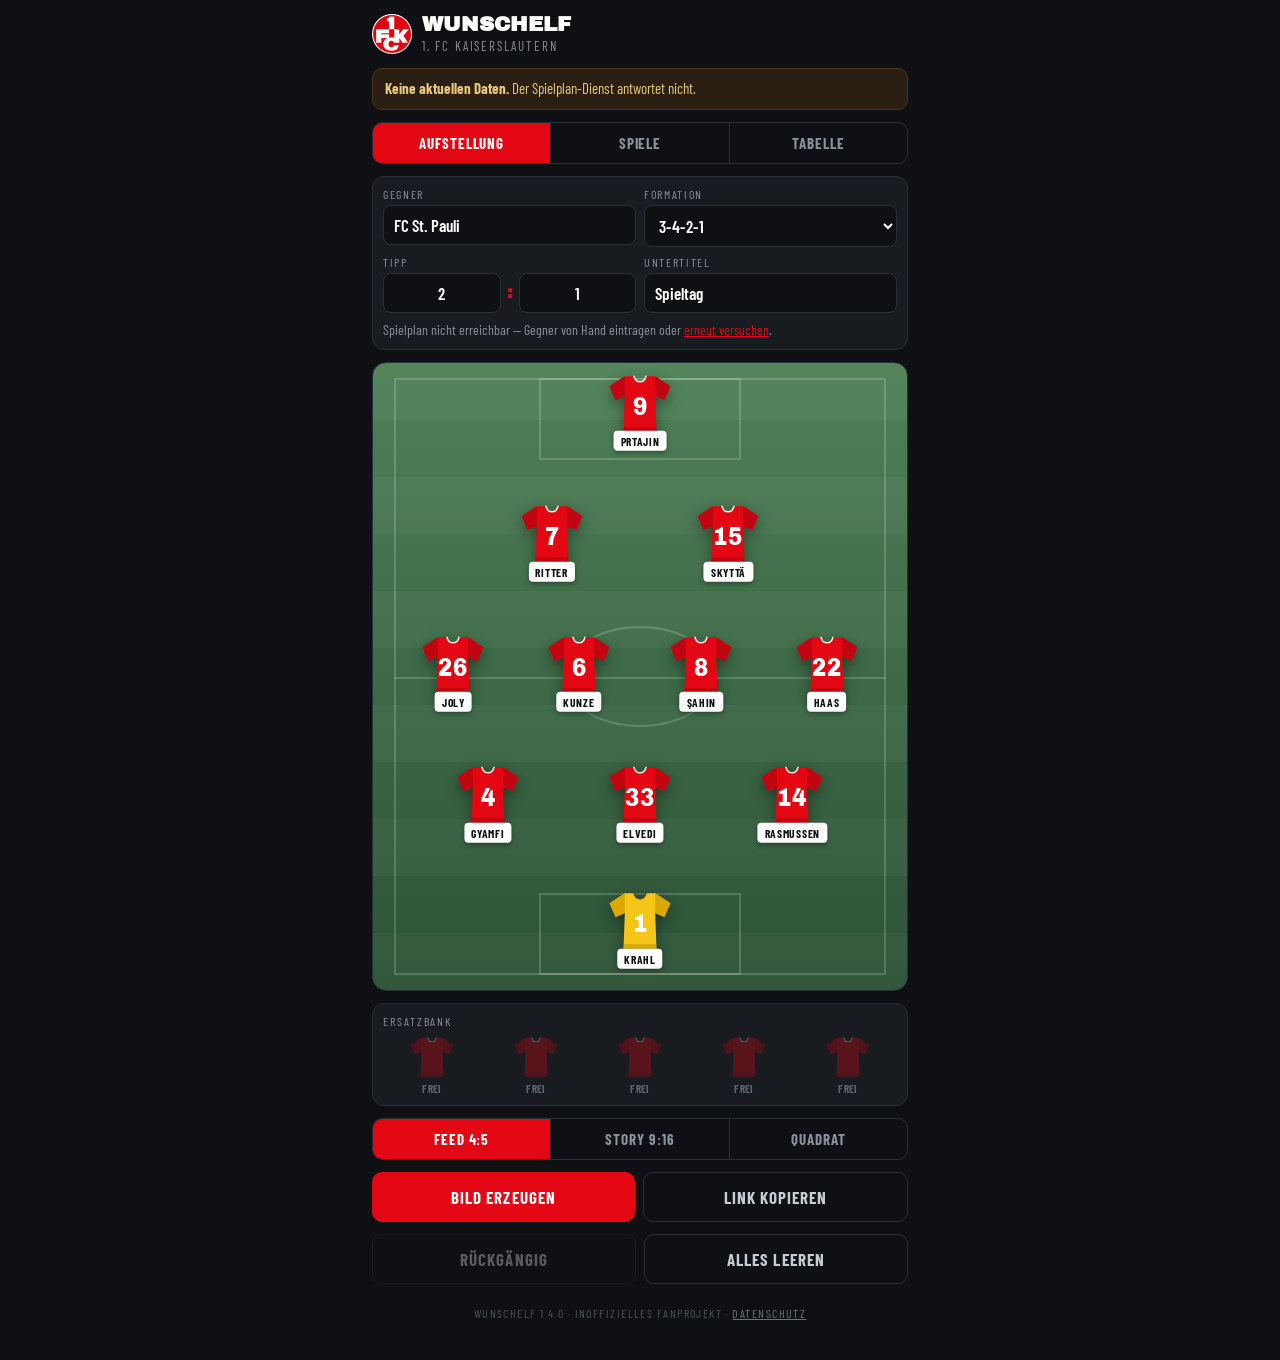
==== fck/index.html @ 8175caa7 "docs: Verantwortlichen ohne Postanschrift ausweisen Die Datenschutzerklärung nennt Name und E-Mail-A" ====
<!DOCTYPE html>
<html lang="de">
<head>
<meta charset="utf-8">
<meta name="viewport" content="width=device-width, initial-scale=1, viewport-fit=cover">
<meta name="apple-mobile-web-app-capable" content="yes">
<meta name="apple-mobile-web-app-status-bar-style" content="black-translucent">
<meta name="apple-mobile-web-app-title" content="Wunschelf">
<meta name="theme-color" content="#0E1013">
<title>FCK Wunschelf</title>
<link rel="icon" type="image/png" sizes="32x32" href="[data-uri]">
<link rel="apple-touch-icon" href="[data-uri]">
<link rel="manifest" href="manifest.webmanifest">
<link rel="preload" href="barlow-condensed-700.woff2" as="font" type="font/woff2" crossorigin>
<link rel="preload" href="archivo-black.woff2" as="font" type="font/woff2" crossorigin>
<style>
  /* Schriften liegen bei uns, nicht bei Google. Das vermeidet die Übertragung
     der Besucher-IP an Dritte und macht die App offline vollständig. Beide
     stehen unter der SIL Open Font License, Weitergabe also erlaubt. */
  @font-face{font-family:'Archivo Black';src:url('archivo-black.woff2') format('woff2');
    font-weight:400;font-style:normal;font-display:swap}
  @font-face{font-family:'Barlow Condensed';src:url('barlow-condensed-400.woff2') format('woff2');
    font-weight:400;font-style:normal;font-display:swap}
  @font-face{font-family:'Barlow Condensed';src:url('barlow-condensed-600.woff2') format('woff2');
    font-weight:600;font-style:normal;font-display:swap}
  @font-face{font-family:'Barlow Condensed';src:url('barlow-condensed-700.woff2') format('woff2');
    font-weight:700;font-style:normal;font-display:swap}

  :root{
    --red:#E30613; --red-mid:#C10510; --red-dark:#8E040E;
    --ink:#0E1013; --ink-2:#181B20; --line:#2A2F37;
    --display:'Archivo Black','Arial Black',Impact,sans-serif;
    --cond:'Barlow Condensed','Arial Narrow',Arial,sans-serif;
    --jw:clamp(48px,15vw,66px);
  }
  *{box-sizing:border-box;-webkit-tap-highlight-color:transparent}
  /* Ein display in einer Klassenregel schlägt die eingebaute Regel für das
     hidden-Attribut. Betrifft hier .netz und .mday, die sonst als leere
     Kästen sichtbar blieben. */
  [hidden]{display:none !important}
  html,body{margin:0;background:var(--ink);color:#fff;font-family:var(--cond);font-size:17px}
  /* Im Standalone-Modus zeichnet iOS unter die Statusleiste. Ohne diese
     Abstände liegen Uhrzeit und Akku auf dem Kopfbereich. Voraussetzung ist
     viewport-fit=cover im Meta-Tag. */
  body{max-width:560px;margin:0 auto;
    padding:calc(14px + env(safe-area-inset-top)) calc(12px + env(safe-area-inset-right))
            calc(40px + env(safe-area-inset-bottom)) calc(12px + env(safe-area-inset-left))}

  .top{display:flex;align-items:center;gap:10px;margin-bottom:14px}
  .top img{width:40px;height:40px}
  h1{font-family:var(--display);font-size:21px;line-height:1;margin:0;text-transform:uppercase}
  .sub{font-size:13px;color:#8A929E;text-transform:uppercase;letter-spacing:.14em;margin-top:3px}

  .panel{background:var(--ink-2);border:1px solid var(--line);border-radius:12px;padding:10px;margin-bottom:12px}
  .grid{display:grid;grid-template-columns:1fr 1fr;gap:8px}
  label{display:block;font-size:12px;letter-spacing:.14em;text-transform:uppercase;color:#8A929E;margin-bottom:4px}
  input,select{width:100%;background:#0E1013;border:1px solid var(--line);color:#fff;border-radius:8px;
    padding:9px 10px;font-family:var(--cond);font-size:17px;font-weight:600}
  input:focus,select:focus{outline:2px solid var(--red);outline-offset:1px}
  input.bad{border-color:var(--red)}
  .tipp{display:flex;align-items:center;gap:6px}
  .tipp input{text-align:center}
  .tipp b{font-family:var(--display);color:var(--red)}
  .load{margin-top:8px;display:flex;align-items:center;gap:10px}
  .load button{flex:0 0 auto;padding:9px 14px;font-size:15px}
  .status{font-size:14px;color:#8A929E;flex:1;line-height:1.3}

  .pitch{position:relative;width:100%;aspect-ratio:4/4.7;border-radius:14px;overflow:hidden;
    background:linear-gradient(#4E8156,#2C5236);border:1px solid var(--line);touch-action:pan-y}
  .stripe{position:absolute;left:0;right:0;height:9.09%;background:rgba(255,255,255,.03)}
  .lines i{position:absolute;border:2px solid rgba(255,255,255,.18);display:block}

  .slot{position:absolute;transform:translate(-50%,-50%);width:var(--jw);cursor:grab;touch-action:none}
  .slot.drag{z-index:6;cursor:grabbing;filter:brightness(1.08)}
  .slot.target svg{outline:none}
  .slot.target::before{content:'';position:absolute;left:50%;top:45%;transform:translate(-50%,-50%);
    width:calc(var(--jw)*1.35);height:calc(var(--jw)*1.35);border-radius:50%;
    border:2px dashed rgba(255,255,255,.8);background:rgba(255,255,255,.12)}
  .slot svg{width:var(--jw);height:calc(var(--jw)*0.92);display:block;
    filter:drop-shadow(0 5px 7px rgba(0,0,0,.4));position:relative}
  .slot .num{font-family:var(--display);fill:#fff}
  .plate{position:absolute;left:50%;top:calc(var(--jw)*0.87);transform:translateX(-50%);
    background:#fff;color:#0E1013;font-weight:700;font-size:11.5px;letter-spacing:.06em;
    text-transform:uppercase;line-height:1.4;padding:2px 7px;border-radius:4px;white-space:nowrap;
    box-shadow:0 2px 5px rgba(0,0,0,.35)}
  .slot.empty svg{opacity:.38}
  .slot.empty .plate{background:rgba(255,255,255,.7);color:#5A646F}

  .benchbar{margin-top:12px;background:var(--ink-2);border:1px solid var(--line);border-radius:12px;padding:10px}
  .benchbar .cap{font-size:12px;letter-spacing:.16em;text-transform:uppercase;color:#8A929E;margin-bottom:8px}
  .bench{display:grid;grid-template-columns:repeat(5,1fr);gap:6px}
  .bslot{text-align:center;cursor:pointer}
  .bslot svg{width:100%;max-width:46px;height:auto;display:block;margin:0 auto}
  .bslot .bn{font-size:11px;font-weight:700;text-transform:uppercase;letter-spacing:.04em;
    margin-top:3px;color:#C6CCD4;overflow:hidden;text-overflow:ellipsis;white-space:nowrap}
  .bslot.empty svg{opacity:.32}
  .bslot.empty .bn{color:#5A646F}

  .row{display:flex;gap:8px;margin-top:12px}
  button{flex:1;font-family:var(--cond);font-weight:700;font-size:17px;letter-spacing:.06em;text-transform:uppercase;
    border:0;border-radius:10px;padding:14px 12px;background:var(--red);color:#fff;cursor:pointer}
  button.ghost{background:transparent;border:1px solid var(--line);color:#C6CCD4}
  button:disabled{opacity:.4}
  button:active{transform:translateY(1px)}
  .seg{display:flex;gap:0;border:1px solid var(--line);border-radius:10px;overflow:hidden;margin-top:12px}
  .seg button{border-radius:0;background:transparent;color:#8A929E;border-right:1px solid var(--line);font-size:15px;padding:11px 8px}
  .seg button:last-child{border-right:0}
  .seg button.on{background:var(--red);color:#fff}

  .sheet{position:fixed;left:0;right:0;top:0;height:100%;height:100dvh;
    background:rgba(0,0,0,.6);display:none;z-index:20;align-items:flex-end;justify-content:center}
  .sheet.open{display:flex}
  /* Feste Höhe: sonst schrumpft das Sheet bei jedem Tastendruck mit der
     gefilterten Liste mit. Gescrollt wird innen. */
  .sheet-inner{background:var(--ink-2);width:100%;max-width:560px;height:88%;max-height:780px;
    overflow-y:auto;overflow-x:hidden;-webkit-overflow-scrolling:touch;
    overscroll-behavior:contain;scrollbar-gutter:stable;
    border-radius:16px 16px 0 0;border-top:3px solid var(--red);
    padding:0 12px calc(20px + env(safe-area-inset-bottom));
    transition:transform .22s ease;
    scrollbar-width:thin;scrollbar-color:#454C57 transparent}
  .sheet-inner::after{content:'';display:block;position:sticky;bottom:-1px;height:46px;
    margin:-46px -12px 0;background:linear-gradient(rgba(24,27,32,0),var(--ink-2));pointer-events:none}
  .sheet-inner::-webkit-scrollbar{width:9px}
  .sheet-inner::-webkit-scrollbar-track{background:transparent;margin:56px 0 8px}
  .sheet-inner::-webkit-scrollbar-thumb{background:#454C57;border-radius:99px;border:3px solid var(--ink-2);min-height:44px}
  .sheet-inner::-webkit-scrollbar-thumb:hover{background:var(--red)}
  body.locked{overflow:hidden}
  .grab{width:42px;height:4px;border-radius:99px;background:#3A414B;margin:0 auto 10px;touch-action:none;cursor:grab}
  .sheet-head{position:sticky;top:0;background:var(--ink-2);padding:10px 0 8px;z-index:2;
    box-shadow:0 10px 12px -10px rgba(0,0,0,.6)}
  .sheet-head .bar{display:flex;align-items:center;gap:10px}
  .sheet h2{font-family:var(--display);font-size:16px;text-transform:uppercase;margin:0;flex:1}
  .sheet h2 small{display:block;font-family:var(--cond);font-size:13px;font-weight:600;
    letter-spacing:.14em;color:var(--red);margin-top:2px}
  .x{width:34px;height:34px;flex:0 0 34px;border-radius:50%;background:#232830;color:#C6CCD4;
    font-size:20px;line-height:32px;text-align:center;cursor:pointer}
  .search{margin-top:10px}
  .group{font-size:12px;letter-spacing:.16em;color:#8A929E;text-transform:uppercase;margin:12px 0 6px}
  .p{display:flex;align-items:center;gap:10px;padding:9px 8px;border-radius:8px;cursor:pointer}
  .p:active{background:#232830}
  .p .n{font-family:var(--display);font-size:14px;color:var(--red);min-width:30px}
  .p.taken{opacity:.5}
  .p.here{background:#2A1216;box-shadow:inset 0 0 0 1px var(--red-dark)}
  .p .pos{margin-left:auto;font-size:12px;letter-spacing:.1em;text-transform:uppercase;color:#8A929E}
  .p .pos.red{color:var(--red)}
  .none{color:#8A929E;font-size:15px;padding:10px 8px}

  .netz{display:flex;align-items:center;gap:10px;background:#2A1F12;border:1px solid #4A3717;
    color:#E8C77A;border-radius:10px;padding:10px 12px;margin-bottom:12px;font-size:15px;line-height:1.3}
  .netz b{font-weight:700}
  .state{padding:18px 14px;text-align:center;color:#8A929E;font-size:15px;line-height:1.4}
  .state b{display:block;color:#C6CCD4;font-weight:700;margin-bottom:4px}
  .state button{margin-top:12px;max-width:220px;padding:11px 14px;font-size:15px}

  .nav{margin-top:0;margin-bottom:12px}
  .mday{display:flex;align-items:center;gap:8px;margin-bottom:12px}
  .mday .step{flex:0 0 44px;font-family:var(--display);font-size:20px;padding:10px 0;
    background:var(--ink-2);border:1px solid var(--line);color:#C6CCD4;border-radius:10px}
  .mday .step:disabled{opacity:.35}
  .mlabel{flex:1;text-align:center;line-height:1.25}
  .mlabel b{display:block;font-weight:700;font-size:16px;text-transform:uppercase;letter-spacing:.04em}
  .mlabel span{font-size:13px;color:#8A929E;text-transform:uppercase;letter-spacing:.1em}
  .mlabel em{font-style:normal;color:var(--red)}
  .g{cursor:pointer}
  .g.sel{background:#22171A;box-shadow:inset 3px 0 0 var(--red)}
  .gsec{font-size:12px;letter-spacing:.16em;text-transform:uppercase;color:#8A929E;margin:16px 0 8px}
  .glist{background:var(--ink-2);border:1px solid var(--line);border-radius:12px;overflow:hidden}
  .g{display:flex;align-items:center;gap:10px;padding:10px 12px;border-bottom:1px solid #22262D}
  .g:last-child{border-bottom:0}
  .g .dot{width:6px;height:22px;border-radius:3px;background:#3A414B;flex:0 0 6px}
  .g .dot.w{background:#3FA45B} .g .dot.l{background:var(--red)} .g .dot.d{background:#8A929E}
  .g img{width:26px;height:26px;object-fit:contain;flex:0 0 26px}
  .g .who{flex:1;min-width:0}
  .g .who b{display:block;font-weight:700;font-size:16px;white-space:nowrap;overflow:hidden;text-overflow:ellipsis}
  .g .who span{font-size:13px;color:#8A929E;letter-spacing:.06em;text-transform:uppercase}
  .g .res{font-family:var(--display);font-size:17px;text-align:right;white-space:nowrap}
  .g .res small{display:block;font-family:var(--cond);font-size:13px;font-weight:600;color:#8A929E}

  .goals{display:none;padding:2px 12px 12px 40px;border-bottom:1px solid #22262D;background:#14171C}
  .g.open + .goals{display:block}
  .goal{display:flex;gap:10px;align-items:baseline;padding:4px 0;font-size:15px}
  .goal .min{font-family:var(--display);font-size:13px;color:var(--red);min-width:52px}
  .goal .sc{margin-left:auto;font-weight:700;color:#8A929E;letter-spacing:.05em}
  .goal .tag{font-size:12px;color:#8A929E;text-transform:uppercase;letter-spacing:.1em}
  .goal.tipp{border-top:1px solid #22262D;margin-top:6px;padding-top:8px}
  .bil{display:flex;gap:18px;padding:12px;font-size:15px;color:#8A929E}
  .bil b{font-family:var(--display);font-size:19px;color:#fff;margin-right:4px}
  .goals .mk{margin-top:8px;font-size:14px;color:var(--red);font-weight:700;
    text-transform:uppercase;letter-spacing:.08em;cursor:pointer}

  .tr{display:grid;grid-template-columns:26px 6px 26px 1fr 34px 40px 40px;gap:8px;align-items:center;
    padding:8px 12px;border-bottom:1px solid #22262D;font-size:15px}
  .tr:last-child{border-bottom:0}
  .tr.head{color:#8A929E;font-size:12px;letter-spacing:.12em;text-transform:uppercase}
  .tr.me{background:#22171A;font-weight:700}
  .tr .pos{color:#8A929E;text-align:right}
  .tr .zone{height:22px;border-radius:2px;background:transparent}
  .tr .zone.auf{background:#3FA45B} .tr .zone.rel{background:#C9A227} .tr .zone.ab{background:var(--red)}
  .tr img{width:22px;height:22px;object-fit:contain}
  .tr .nm{min-width:0}
  .tr .nm b{display:block;font-weight:600;white-space:nowrap;overflow:hidden;text-overflow:ellipsis}
  .form{display:flex;gap:3px;margin-top:3px}
  .fd{width:7px;height:7px;border-radius:2px;background:#3A414B;display:inline-block}
  .fd.w{background:#3FA45B} .fd.d{background:#8A929E} .fd.l{background:var(--red)}
  .lg{display:grid;grid-template-columns:1fr 22px 60px 22px 1fr;align-items:center;gap:6px;
    padding:9px 10px;border-bottom:1px solid #22262D;font-size:15px}
  .lg img{width:22px;height:22px;object-fit:contain}
  .lg .ph{width:22px}
  .lg:last-child{border-bottom:0}
  .lg.me{background:#22171A;font-weight:700}
  .lg .t1{text-align:right;overflow:hidden;text-overflow:ellipsis;white-space:nowrap}
  .lg .t2{overflow:hidden;text-overflow:ellipsis;white-space:nowrap}
  .lg .sc{text-align:center;font-family:var(--display);font-size:14px;color:#C6CCD4}
  #tabmode{margin-top:0}

  .legende{display:flex;flex-wrap:wrap;gap:12px;margin-top:10px;font-size:13px;color:#8A929E;
    text-transform:uppercase;letter-spacing:.08em}
  .legende span{display:flex;align-items:center;gap:5px}
  .legende .zone{width:8px;height:12px;border-radius:2px;display:inline-block}
  .foot{margin-top:22px;text-align:center;font-size:12px;color:#4B535E;letter-spacing:.12em;
    text-transform:uppercase}
  .foot a{color:#6B737E}
  .tr .num{text-align:right;color:#C6CCD4}
  .tr .pkt{text-align:right;font-weight:700}

  .out{margin-top:14px;text-align:center}
  .out img{width:100%;border-radius:12px;border:1px solid var(--line)}
  .hint{font-size:14px;color:#8A929E;margin-top:8px;line-height:1.35}
  canvas{display:none}
</style>
</head>
<body>

<div class="top">
  <img id="crest" alt="">
  <div>
    <h1>Wunschelf</h1>
    <div class="sub">1. FC Kaiserslautern</div>
  </div>
</div>

<div id="netz" class="netz" hidden></div>

<div class="seg nav" id="nav">
  <button data-v="xi" class="on">Aufstellung</button>
  <button data-v="games">Spiele</button>
  <button data-v="table">Tabelle</button>
</div>

<div id="viewGames" hidden>
  <div id="bilanz"></div>
  <div class="gsec">Letzte Ergebnisse</div>
  <div id="gpast" class="glist"><div class="none">Lade …</div></div>
  <div class="gsec">Kommende Spiele</div>
  <div id="gnext" class="glist"></div>
  <div class="gsec" id="tagtitel">Der Spieltag</div>
  <div id="gtag" class="glist"></div>
  <div class="hint">Daten von OpenLigaDB.</div>
</div>

<div id="viewTable" hidden>
  <div class="seg" id="tabmode">
    <button data-t="all" class="on">Gesamt</button>
    <button data-t="home">Heim</button>
    <button data-t="away">Auswärts</button>
  </div>
  <div class="gsec">2. Bundesliga</div>
  <div id="gtab" class="glist"><div class="none">Lade …</div></div>
  <div class="legende">
    <span><i class="zone auf"></i>Aufstieg</span>
    <span><i class="zone rel"></i>Relegation</span>
    <span><i class="zone ab"></i>Abstieg</span>
    <span><i class="fd w"></i>S <i class="fd d"></i>U <i class="fd l"></i>N</span>
  </div>
  <div class="hint">Form: die letzten fünf Spiele, ältestes links. Daten von OpenLigaDB.</div>
</div>

<div id="viewXI">

<div class="mday" id="mday" hidden>
  <button class="step" id="mprev" aria-label="Vorheriger Spieltag">‹</button>
  <div class="mlabel" id="mlabel"></div>
  <button class="step" id="mnext" aria-label="Nächster Spieltag">›</button>
</div>

<div class="panel">
  <div class="grid">
    <div><label>Gegner</label><input id="opp" value="FC St. Pauli" autocomplete="off"></div>
    <div><label>Formation</label>
      <select id="formSel">
        <option>3-4-2-1</option><option>3-4-1-2</option><option>3-5-2</option><option>3-4-3</option>
        <option>4-4-2</option><option>4-2-3-1</option><option>4-3-3</option><option>4-1-4-1</option>
        <option>4-4-1-1</option><option>5-3-2</option><option>4-2-2-2</option><option>4-3-1-2</option>
        <option>4-1-2-1-2</option><option>3-1-4-2</option>
        <option value="custom">Eigene …</option>
      </select>
      <input id="form" value="3-4-2-1" autocomplete="off" hidden
             placeholder="z. B. 4-1-2-1-2" style="margin-top:6px"></div>
    <div><label>Tipp</label>
      <div class="tipp"><input id="th" value="2" inputmode="numeric"><b>:</b><input id="ta" value="1" inputmode="numeric"></div></div>
    <div><label>Untertitel</label><input id="sub" value="Spieltag"></div>
  </div>
  <div class="load"><div class="status" id="status">Lade nächstes Spiel …</div></div>
</div>

<div class="pitch" id="pitch"><div class="lines" id="lines"></div></div>

<div class="benchbar">
  <div class="cap">Ersatzbank</div>
  <div class="bench" id="bench"></div>
</div>

<div class="seg" id="fmt">
  <button data-f="45" class="on">Feed 4:5</button>
  <button data-f="916">Story 9:16</button>
  <button data-f="11">Quadrat</button>
</div>

<div class="row">
  <button id="make">Bild erzeugen</button>
  <button class="ghost" id="link">Link kopieren</button>
</div>
<div class="row">
  <button class="ghost" id="undo" disabled>Rückgängig</button>
  <button class="ghost" id="clear">Alles leeren</button>
</div>

<div class="out" id="out"></div>
</div>

<div class="foot" id="foot"></div>

<div class="sheet" id="sheet"><div class="sheet-inner">
  <div class="sheet-head" id="sheetHead"></div>
  <div id="list"></div>
</div></div>

<canvas id="cv"></canvas>

<script>
const VERSION = '1.4.0';   // beim Ausrollen auch VERSION in sw.js hochzählen
const LOGO = '[data-uri]';
document.getElementById('crest').src = LOGO;
const crestImg = new Image(); crestImg.src = LOGO;
let oppImg = null;

/* Eingebauter Kader als Rückfallebene. Gepflegt wird normalerweise
   kader.json neben dieser Datei — siehe loadKader(). */
const KADER_FALLBACK = [
  [1,'Julian Krahl','Krahl','Tor'],[34,'Yannick Onohiol','Onohiol','Tor'],[40,'Enis Kamga','Kamga','Tor'],
  [2,'Simon Asta','Asta','Abwehr'],[3,'Alex Murphy','Murphy','Abwehr'],[4,'Maxwell Gyamfi','Gyamfi','Abwehr'],
  [5,'Kelven Frees','Frees','Abwehr'],[14,'Jacob Rasmussen','Rasmussen','Abwehr'],[22,'Mika Haas','Haas','Abwehr'],
  [26,'Paul Joly','Joly','Abwehr'],[33,'Jan Elvedi','Elvedi','Abwehr'],
  [6,'Fabian Kunze','Kunze','Mittelfeld'],[7,'Marlon Ritter','Ritter','Mittelfeld'],[8,'Semih Şahin','Şahin','Mittelfeld'],
  [15,'Naatan Skyttä','Skyttä','Mittelfeld'],[21,'Mario Sauer','Sauer','Mittelfeld'],[37,'Leon Robinson','Robinson','Mittelfeld'],
  [41,'David Schramm','Schramm','Mittelfeld'],[42,'Erik Müller','Müller','Mittelfeld'],[43,'Owen Gibs','Gibs','Mittelfeld'],
  [44,'Dion Hofmeister','Hofmeister','Mittelfeld'],[46,'Kian Scheer','Scheer','Mittelfeld'],[47,'Ben Jungfleisch','Jungfleisch','Mittelfeld'],
  [9,'Ivan Prtajin','Prtajin','Sturm'],[11,'Ibrahim Kanaté','Kanaté','Sturm'],[17,'Erencan Yardımcı','Yardımcı','Sturm'],
  [20,'Mergim Berisha','Berisha','Sturm'],[39,'Thierry Tazemeta','Tazemeta','Sturm'],[45,'Miloš Luković','Luković','Sturm']
];
const GRUPPEN = ['Tor','Abwehr','Mittelfeld','Sturm','Weitere'];
let SQUAD = [];
let BY_NR = {};

function buildSquad(list, quelle, stand){
  const map = {};
  list.forEach(p=>{
    const g = GRUPPEN.includes(p[3]) ? p[3] : 'Weitere';
    (map[g] = map[g] || []).push([p[0], p[1], p[2]]);
  });
  SQUAD = GRUPPEN.filter(g=>map[g]).map(g=>({g, p: map[g].sort((a,b)=>a[0]-b[0])}));
  BY_NR = {};
  SQUAD.forEach(gr=>gr.p.forEach(p=>BY_NR[p[0]]=p));
  console.info('Kader:', quelle, stand || '', list.length + ' Spieler');
}

/* Akzeptiert {spieler:[...]} oder ein blankes Array.
   Pro Spieler: nr, name, optional kurz und position. */
function parseKader(j){
  const rows = Array.isArray(j) ? j : (j.spieler || j.kader || []);
  return rows.map(s=>{
    const name = String(s.name || '').trim();
    return [
      s.nr != null ? s.nr : (s.nummer != null ? s.nummer : s.number),
      name,
      (s.kurz || s.short || name.split(' ').filter(Boolean).slice(-1)[0] || name),
      s.position || s.pos || 'Weitere'
    ];
  }).filter(p => p[0] != null && p[1]);
}

function applyKader(list, quelle, stand){
  buildSquad(list, quelle, stand);
  // Rückennummern, die es noch gibt, bekommen den aktuellen Namen
  [lineup, bench].forEach(a => a.forEach((p,i)=>{
    if(p && BY_NR[p[0]]) a[i] = [BY_NR[p[0]][0], BY_NR[p[0]][2]];
  }));
  render();
}

async function loadKader(){
  try{
    const r = await fetch('kader.json?v=' + Date.now(), {cache:'no-store'});
    if(!r.ok) throw new Error(r.status);
    const j = await r.json();
    const list = parseKader(j);
    if(!list.length) throw new Error('leer');
    applyKader(list, 'kader.json', j.stand || j.saison || '');
  }catch(e){
    // Kein Zugriff (etwa bei file://) oder fehlerhafte Datei: eingebauter Kader bleibt
  }
}

const XSPREAD = {1:[50],2:[32,68],3:[19,50,81],4:[12,37.5,62.5,88],5:[9,29.5,50,70.5,91]};

const KIT = {
  feld: {body:'#E30613', arm:'#C10510', hem:'#A80410', num:'#fff',   collar:'rgba(255,255,255,.85)'},
  tor:  {body:'#F5C518', arm:'#DBA800', hem:'#B98D00', num:'#141414', collar:'rgba(20,20,20,.5)'}
};
const SHIRT   = 'M27 4 L41 4 C43 15 57 15 59 4 L73 4 L96 19 L87 40 L73 34 L75 88 L25 88 L27 34 L13 40 L4 19 Z';
const SLEEVE_L= 'M27 4 L4 19 L13 40 L27 34 Z';
const SLEEVE_R= 'M73 4 L96 19 L87 40 L73 34 Z';
const COLLAR  = 'M41 4 C43 15 57 15 59 4';
const HEM     = 'M25.6 81 L74.4 81 L75 88 L25 88 Z';
const BINDE   = 'M6 20 L14 39 L20 36 L12 17 Z';   // wird auf den linken Ärmel beschnitten

let lineup = [
  [1,'Krahl'],[4,'Gyamfi'],[33,'Elvedi'],[14,'Rasmussen'],
  [26,'Joly'],[6,'Kunze'],[8,'Şahin'],[22,'Haas'],
  [7,'Ritter'],[15,'Skyttä'],[9,'Prtajin']
];
let bench = [null,null,null,null,null];
let capNr = null;   // Rückennummer des Kapitäns

/* Modus der Liga an einer Stelle, statt in der Tabellenausgabe verstreut.
   Zahlen sind Platzziffern, nicht Indizes. */
const LIGA = { aufstieg: 2, relegation: [3, 16], abstieg: 17 };

/* Speicher. Kann fehlen oder gesperrt sein - dann läuft alles wie bisher,
   nur eben ohne Gedächtnis über den Reload hinaus. */
const KEY = 'wunschelf.entwuerfe.v1';
function lies(){
  try{ return JSON.parse(localStorage.getItem(KEY)) || {}; }
  catch(e){ return {}; }
}
function schreib(obj){
  try{ localStorage.setItem(KEY, JSON.stringify(obj)); return true; }
  catch(e){ return false; }   // privater Modus, volles Kontingent, gesperrter Rahmen
}

/* Ein Schritt zurück reicht in der Praxis; wir halten trotzdem einige. */
const historie = [];
function merkeStand(){
  historie.push(JSON.stringify({lineup, bench, capNr}));
  if(historie.length > 20) historie.shift();
  const b = document.getElementById('undo');
  if(b) b.disabled = false;
}
function zurueck(){
  const s = historie.pop();
  if(!s) return;
  const z = JSON.parse(s);
  lineup = z.lineup; bench = z.bench; capNr = z.capNr;
  const b = document.getElementById('undo');
  if(b) b.disabled = !historie.length;
  merken(); render();
}
let active = {a:'xi', i:0};
let fmt = '45';
let lastGoodForm = '3-4-2-1';

const $ = s => document.querySelector(s);
const arr = a => a==='xi' ? lineup : bench;
const formation = () => {
  const v = ($('#form').value||'').trim();
  const rows = v.split('-').map(Number);
  const ok = rows.length>=2 && rows.every(n=>Number.isInteger(n)&&n>0) && rows.reduce((a,b)=>a+b,0)===10;
  if(ok) lastGoodForm = v;
  $('#form').classList.toggle('bad', !ok && v.length>0);
  return lastGoodForm;
};

function roles(f){
  const rows=f.split('-').map(Number).filter(n=>n>0), R=rows.length;
  const out=[{s:'TW',l:'Torwart',g:['Tor']}];
  rows.forEach((n,i)=>{
    for(let j=0;j<n;j++){
      let s='ZM', l='Zentrales Mittelfeld', g=['Mittelfeld'];
      if(i===0){
        if(n>=4 && j===0){s='LV';l='Linksverteidigung';}
        else if(n>=4 && j===n-1){s='RV';l='Rechtsverteidigung';}
        else {s='IV';l='Innenverteidigung';}
        g=['Abwehr'];
      } else if(i===R-1){
        if(n>=3 && j===0){s='LA';l='Linksaußen';g=['Sturm','Mittelfeld'];}
        else if(n>=3 && j===n-1){s='RA';l='Rechtsaußen';g=['Sturm','Mittelfeld'];}
        else {s='ST';l='Sturm';g=['Sturm'];}
      } else if(i===R-2 && (n<=2 || (n===3 && i>=2))){
        g=['Mittelfeld','Sturm'];
        if(n===3 && j===0){s='LM';l='Linkes Mittelfeld';}
        else if(n===3 && j===n-1){s='RM';l='Rechtes Mittelfeld';}
        else {s='OM';l='Offensives Mittelfeld';}
      } else if(i===1 && n<=2){
        s='DM';l='Defensives Mittelfeld';g=['Mittelfeld','Abwehr'];
      } else if(n>=4){
        if(j===0){s='LM';l='Linkes Mittelfeld';}
        else if(j===n-1){s='RM';l='Rechtes Mittelfeld';}
        g=['Mittelfeld','Abwehr'];
      }
      out.push({s,l,g});
    }
  });
  return out.slice(0,11);
}

/* Verteilt die Reihen so, dass Trikot und Namensschild oben wie unten
   immer ins Feld passen - unabhängig vom Seitenverhältnis. */
function spread(pos, topPad, botPad){
  const ys = pos.map(p=>p.y);
  const lo = Math.min(...ys), hi = Math.max(...ys);
  const span = Math.max(1, hi-lo);
  return pos.map(p => ({x:p.x, y: topPad + (p.y-lo)/span * (100-topPad-botPad)}));
}

function layout(f){
  const rows = f.split('-').map(Number).filter(n=>n>0);
  const pos = [{x:50,y:91}];
  const R = rows.length;
  rows.forEach((n,i)=>{
    const y = R===1 ? 45 : 73 + (17-73)*i/(R-1);
    (XSPREAD[n]||XSPREAD[5]).forEach(x=>pos.push({x,y}));
  });
  return pos.slice(0,11);
}

(function(){
  const l = $('#lines');
  for(let i=0;i<11;i+=2){
    const s=document.createElement('div');s.className='stripe';s.style.top=(i*9.09)+'%';l.appendChild(s);
  }
  l.insertAdjacentHTML('beforeend',
    '<i style="left:4%;right:4%;top:2.5%;bottom:2.5%"></i>'+
    '<i style="left:4%;right:4%;top:50%;height:0;border-width:2px 0 0 0"></i>'+
    '<i style="left:31%;right:31%;top:2.5%;height:13%"></i>'+
    '<i style="left:31%;right:31%;bottom:2.5%;height:13%"></i>'+
    '<i style="left:35.5%;right:35.5%;top:42%;height:16%;border-radius:50%"></i>');
})();

function istTorwart(p){
  if(!p) return false;
  const gr = SQUAD.find(g=>g.g==='Tor');
  return !!(gr && gr.p.some(x=>x[0]===p[0]));
}

let svgId = 0;
function jersey(num, gk, cap){
  const s = String(num==null?'':num);
  const k = gk ? KIT.tor : KIT.feld;
  const id = 'sl'+(++svgId);
  return '<svg viewBox="0 0 100 92" aria-hidden="true">'+
    (cap ? '<defs><clipPath id="'+id+'"><path d="'+SLEEVE_L+'"/></clipPath></defs>' : '')+
    '<path d="'+SHIRT+'" fill="'+k.body+'"/>'+
    '<path d="'+SLEEVE_L+'" fill="'+k.arm+'"/><path d="'+SLEEVE_R+'" fill="'+k.arm+'"/>'+
    '<path d="'+HEM+'" fill="'+k.hem+'" opacity=".45"/>'+
    '<path d="'+COLLAR+'" fill="none" stroke="'+k.collar+'" stroke-width="2.4" stroke-linecap="round"/>'+
    (cap ? '<path d="'+BINDE+'" fill="#fff" clip-path="url(#'+id+')"/>' : '')+
    (s ? '<text class="num" x="50" y="62" font-size="38" fill="'+k.num+'" text-anchor="middle" textLength="'+(s.length>1?44:22)+'" lengthAdjust="spacingAndGlyphs">'+s+'</text>' : '')+
    '</svg>';
}

function render(){
  const f = formation();
  document.querySelectorAll('.slot').forEach(e=>e.remove());
  const rl = roles(f);
  const pit = $('#pitch');
  const jw = Math.min(66, Math.max(48, pit.clientWidth*0.15));
  const ph = pit.clientHeight || pit.clientWidth*1.175;
  spread(layout(f), jw*0.62/ph*100, jw*1.05/ph*100).forEach((p,i)=>{
    const pl = lineup[i];
    const role = rl[i] || {s:'?'};
    const d = document.createElement('div');
    d.className = 'slot' + (pl?'':' empty');
    d.dataset.i = i;
    d.style.left = (4 + p.x*0.92) + '%';
    d.style.top = p.y.toFixed(2) + '%';
    d.innerHTML = jersey(pl?pl[0]:'', i===0 || istTorwart(pl), !!(pl && pl[0]===capNr)) +
                  '<span class="plate">'+(pl?pl[1]:role.s)+'</span>';
    $('#pitch').appendChild(d);
  });
  const b = $('#bench'); b.innerHTML='';
  bench.forEach((pl,i)=>{
    const d = document.createElement('div');
    d.className = 'bslot' + (pl?'':' empty');
    d.innerHTML = jersey(pl?pl[0]:'', istTorwart(pl), !!(pl && pl[0]===capNr)) +
                  '<div class="bn">'+(pl?pl[1]:'frei')+'</div>';
    d.onclick = ()=>openSheet('b', i);
    b.appendChild(d);
  });
}

/* ---- Ziehen zum Tauschen ---- */
(function(){
  const pitch = $('#pitch');
  let el=null, i0=null, sx=0, sy=0, moved=false, tgt=null;
  const centers = () => [...document.querySelectorAll('.slot')].map(s=>{
    const r=s.getBoundingClientRect();
    return {s, i:+s.dataset.i, x:r.left+r.width/2, y:r.top+r.height*0.45};
  });
  pitch.addEventListener('pointerdown', e=>{
    const s = e.target.closest('.slot'); if(!s) return;
    el=s; i0=+s.dataset.i; sx=e.clientX; sy=e.clientY; moved=false; tgt=null;
    s.setPointerCapture(e.pointerId);
  });
  pitch.addEventListener('pointermove', e=>{
    if(!el) return;
    const dx=e.clientX-sx, dy=e.clientY-sy;
    if(!moved && Math.hypot(dx,dy)<10) return;
    moved=true; el.classList.add('drag');
    el.style.marginLeft=dx+'px'; el.style.marginTop=dy+'px';
    let best=null, bd=1e9;
    centers().forEach(c=>{
      if(c.i===i0) return;
      const d=Math.hypot(c.x-e.clientX, c.y-e.clientY);
      if(d<bd){ bd=d; best=c; }
    });
    document.querySelectorAll('.slot.target').forEach(s=>s.classList.remove('target'));
    tgt = (best && bd<70) ? best.i : null;
    if(tgt!==null) best.s.classList.add('target');
  });
  const end = e=>{
    if(!el) return;
    const wasMoved=moved, from=i0, to=tgt;
    el.classList.remove('drag'); el.style.marginLeft=''; el.style.marginTop='';
    document.querySelectorAll('.slot.target').forEach(s=>s.classList.remove('target'));
    el=null; i0=null; moved=false; tgt=null;
    if(wasMoved){
      if(to!==null && to!==from){
        merkeStand();
        const t=lineup[from]; lineup[from]=lineup[to]; lineup[to]=t;
        merken();
      }
      render();
    } else if(from!==null){
      openSheet('xi', from);
    }
  };
  pitch.addEventListener('pointerup', end);
  pitch.addEventListener('pointercancel', end);
})();

/* ---- Auswahl ---- */
function openSheet(a, i){
  active = {a, i};
  const role = a==='xi' ? (roles(formation())[i] || {s:'?',l:'Position',g:[]})
                        : {s:'BANK', l:'Ersatzbank, Platz '+(i+1), g:[]};
  const cur = arr(a)[i];
  $('#sheetHead').innerHTML =
    '<div class="grab" id="grab"></div>'+
    '<div class="bar"><h2>'+(cur?cur[1]:'Platz frei')+
    '<small>'+role.s+' · '+role.l+'</small></h2><div class="x" id="closeX">×</div></div>'+
    '<div class="search"><input id="q" type="search" placeholder="Name oder Nummer suchen" autocomplete="off"></div>';
  $('#closeX').onclick = close;
  $('#q').oninput = e => paint(e.target.value);
  paint('');
  $('#sheet').classList.add('open');
  document.body.classList.add('locked');
  $('.sheet-inner').scrollTop = 0;
  dragHandle($('#grab'));
  fitSheet();
}

function where(nr){
  let k = lineup.findIndex(x=>x&&x[0]===nr);
  if(k>-1) return {a:'xi', i:k};
  k = bench.findIndex(x=>x&&x[0]===nr);
  if(k>-1) return {a:'b', i:k};
  return null;
}

function paint(filter){
  const f = formation();
  const role = active.a==='xi' ? (roles(f)[active.i]||{g:[]}) : {g:[]};
  const q = (filter||'').trim().toLowerCase();
  const hit = ([n,full]) => !q || full.toLowerCase().includes(q) || String(n).startsWith(q);
  const list = $('#list'); list.innerHTML = '';

  const row = ([n,full,short], group) => {
    const at = where(n);
    const here = at && at.a===active.a && at.i===active.i;
    const el = document.createElement('div');
    el.className = 'p' + (here?' here':'') + (at&&!here?' taken':'');
    const label = here ? '<span class="pos red">Aufgestellt</span>'
      : at ? '<span class="pos">Tauscht mit '+(at.a==='b'?'Bank '+(at.i+1):(roles(f)[at.i]||{s:'Pos'}).s)+'</span>'
      : '<span class="pos">'+group+'</span>';
    el.innerHTML = '<span class="n">'+n+'</span><span>'+full+'</span>'+label;
    el.onclick = ()=>{
      if(here){ close(); return; }
      merkeStand();
      if(at) arr(at.a)[at.i] = arr(active.a)[active.i];
      arr(active.a)[active.i] = [n,short];
      close();
    };
    return el;
  };
  const sec = txt => list.insertAdjacentHTML('beforeend','<div class="group">'+txt+'</div>');

  const rec = [];
  (role.g||[]).forEach(g=>{
    const gr = SQUAD.find(s=>s.g===g);
    if(gr) gr.p.forEach(p=>{ if(hit(p) && !where(p[0])) rec.push([p,g]); });
  });
  if(rec.length){
    sec('Passend für ' + role.s + ' · frei');
    rec.forEach(([p,g])=>list.appendChild(row(p,g)));
  }

  sec('Gesamter Kader');
  let any=false;
  SQUAD.forEach(gr=>{
    const ps = gr.p.filter(hit);
    if(!ps.length) return;
    any=true;
    list.insertAdjacentHTML('beforeend','<div class="group">'+gr.g+'</div>');
    ps.forEach(p=>list.appendChild(row(p,gr.g)));
  });
  if(!any) list.insertAdjacentHTML('beforeend','<div class="none">Kein Spieler gefunden.</div>');

  sec('Sonstiges');
  const free = document.createElement('div');
  free.className='p'; free.innerHTML='<span class="n">+</span><span>Freier Name / Nummer</span>';
  free.onclick=()=>{
    const name = prompt('Name (wird groß dargestellt):',''); if(name===null) return;
    const nr = prompt('Rückennummer:','');
    merkeStand();
    arr(active.a)[active.i] = [nr||'', name.trim()||'?']; close();
  };
  list.appendChild(free);
  const hier = arr(active.a)[active.i];
  if(hier){
    const cap = document.createElement('div');
    const ist = hier[0] === capNr;
    cap.className='p';
    cap.innerHTML = '<span class="n">C</span><span>'+(ist?'Kapitänsbinde abnehmen':'Zum Kapitän machen')+'</span>';
    cap.onclick = ()=>{ merkeStand(); capNr = ist ? null : hier[0]; close(); };
    list.appendChild(cap);
  }
  if(arr(active.a)[active.i]){
    const empty = document.createElement('div');
    empty.className='p'; empty.innerHTML='<span class="n">×</span><span>Platz leeren</span>';
    empty.onclick=()=>{ merkeStand(); arr(active.a)[active.i]=null; close(); };
    list.appendChild(empty);
  }
}

/* Bei offener Tastatur schrumpft nur das visuelle Fenster, nicht das Layout-
   Fenster. Ohne diese Korrektur rutscht das Sheet hinter die Tastatur. */
function fitSheet(){
  const vv = window.visualViewport, sh = $('#sheet');
  if(!vv || !sh.classList.contains('open')){ sh.style.top=''; sh.style.height=''; return; }
  sh.style.top = vv.offsetTop + 'px';
  sh.style.height = vv.height + 'px';
}
if(window.visualViewport){
  visualViewport.addEventListener('resize', fitSheet);
  visualViewport.addEventListener('scroll', fitSheet);
}

function close(){
  merken();
  $('#sheet').classList.remove('open');
  $('#sheet').style.top=''; $('#sheet').style.height='';
  document.body.classList.remove('locked');
  $('.sheet-inner').style.transform='';
  render();
}
function dragHandle(el){
  const inner = $('.sheet-inner');
  let y0=null;
  el.ontouchstart = e => { y0 = e.touches[0].clientY; };
  el.ontouchmove = e => {
    if(y0===null) return;
    const dy = Math.max(0, e.touches[0].clientY - y0);
    inner.style.transition='none'; inner.style.transform='translateY('+dy+'px)';
  };
  const end = e => {
    const dy = y0===null?0:(e.changedTouches[0].clientY - y0);
    y0=null; inner.style.transition=''; inner.style.transform='';
    if(dy>90) close();
  };
  el.ontouchend = end; el.ontouchcancel = end;
}
$('#sheet').onclick = e => { if(e.target.id==='sheet') close(); };
$('#formSel').onchange = ()=>{
  merkeStand();
  const v = $('#formSel').value;
  const eigen = v === 'custom';
  $('#form').hidden = !eigen;
  if(eigen){ $('#form').focus(); }
  else { $('#form').value = v; render(); }
};
$('#form').oninput = render;
$('#clear').onclick = ()=>{
  merkeStand();
  lineup=Array(11).fill(null); bench=Array(5).fill(null); capNr=null;
  merken(); render(); $('#out').innerHTML='';
};
$('#undo').onclick = zurueck;
$('#th').oninput = $('#ta').oninput = merken;
document.querySelectorAll('#fmt button').forEach(b=>b.onclick=()=>{
  document.querySelectorAll('#fmt button').forEach(x=>x.classList.remove('on'));
  b.classList.add('on'); fmt=b.dataset.f;
});

/* ---- Link teilen ---- */
function enc(p){
  if(!p) return '-';
  const s = BY_NR[p[0]];
  return (s && s[2]===p[1]) ? String(p[0]) : p[0]+'~'+encodeURIComponent(p[1]);
}
function dec(t){
  if(t==='-'||!t) return null;
  if(t.includes('~')){ const [n,nm]=t.split('~'); return [n, decodeURIComponent(nm)]; }
  const s = BY_NR[+t];
  return s ? [s[0], s[2]] : [t, t];
}
function toHash(){
  const p = new URLSearchParams();
  p.set('f', formation());
  p.set('x', lineup.map(enc).join('.'));
  if(bench.some(Boolean)) p.set('b', bench.map(enc).join('.'));
  p.set('o', $('#opp').value);
  p.set('t', ($('#th').value||'0')+'-'+($('#ta').value||'0'));
  p.set('s', $('#sub').value);
  if(capNr != null) p.set('c', capNr);
  if(games[mi]) p.set('m', matchId(games[mi]));
  return p.toString();
}
function fromHash(){
  const h = location.hash.slice(1);
  if(!h) return;
  const p = new URLSearchParams(h);
  if(p.get('f')){
    $('#form').value = p.get('f');
    const opt = [...$('#formSel').options].find(o=>o.value===p.get('f'));
    if(opt) $('#formSel').value = p.get('f');
    else { $('#formSel').value = 'custom'; $('#form').hidden = false; }
  }
  if(p.get('x')) lineup = p.get('x').split('.').map(dec).slice(0,11);
  while(lineup.length<11) lineup.push(null);
  if(p.get('b')){ bench = p.get('b').split('.').map(dec).slice(0,5); while(bench.length<5) bench.push(null); }
  if(p.get('o')) $('#opp').value = p.get('o');
  if(p.get('t')){ const [a,b]=p.get('t').split('-'); $('#th').value=a; $('#ta').value=b; }
  if(p.get('s')) $('#sub').value = p.get('s');
  if(p.get('c')){ const c = p.get('c'); capNr = BY_NR[+c] ? +c : c; }
  if(p.get('m')) linkMatch = p.get('m');
}
let linkMatch = null;
$('#link').onclick = async ()=>{
  const url = location.href.split('#')[0] + '#' + toHash();
  try{ await navigator.clipboard.writeText(url); $('#link').textContent='Kopiert'; }
  catch(e){ location.hash = toHash(); $('#link').textContent='In der Adresszeile'; }
  setTimeout(()=>$('#link').textContent='Link kopieren',1800);
};

/* ---- OpenLigaDB ---- */
function season(){ const d=new Date(); return d.getMonth()>=6 ? d.getFullYear() : d.getFullYear()-1; }
// Die Api liefert je nach Version camelCase oder PascalCase
const v = (o,k) => o ? (o[k] !== undefined ? o[k] : o[k[0].toUpperCase()+k.slice(1)]) : undefined;
const teams = g => [v(g,'team1'), v(g,'team2')];
const names = g => teams(g).map(x=>v(x,'teamName')||'').join(' ');
const when  = g => new Date(v(g,'matchDateTime')).getTime();
const istFCK = g => /kaiserslautern/i.test(names(g));
function endstand(g){
  const rs = v(g,'matchResults') || [];
  const r = rs.find(x=>v(x,'resultTypeID')===2) || rs[rs.length-1];
  return r ? [v(r,'pointsTeam1'), v(r,'pointsTeam2')] : null;
}
// Die Antwort enthält die ganze Liga. Wir behalten sie, weil sich daraus die
// Formkurve ohne weiteren Abruf berechnen lässt.
let alleSpiele = [], gamesPromise = null;
const teamId = t => v(t,'teamId') != null ? v(t,'teamId') : v(t,'teamInfoId');

let netzfehler = false;

function ladeSpiele(){
  if(gamesPromise) return gamesPromise;
  gamesPromise = fetch('https://api.openligadb.de/getmatchdata/bl2/'+season())
    .then(r => r.ok ? r.json() : Promise.reject(r.status))
    .then(j => {
      alleSpiele = Array.isArray(j) ? j.slice().sort((a,b)=>when(a)-when(b)) : [];
      netzfehler = false;
      return alleSpiele.filter(istFCK);
    })
    .catch(() => { netzfehler = true; alleSpiele = []; return []; });
  return gamesPromise;
}

/* Ein Block statt einer dürren Zeile, wenn nichts geladen werden konnte. */
function zustand(was){
  const offline = !navigator.onLine;
  return '<div class="state"><b>'+(offline ? 'Keine Verbindung' : was + ' nicht erreichbar')+'</b>'+
    (offline
      ? 'Sobald du wieder online bist, wird automatisch nachgeladen.'
      : 'Der Spielplan-Dienst antwortet gerade nicht.')+
    '<div class="row"><button class="retry">Erneut versuchen</button></div></div>';
}

/* Alles Geladene verwerfen und die sichtbare Ansicht neu aufbauen. */
async function neuLaden(){
  gamesPromise = null; tablePromise = null; netzfehler = false;
  document.querySelectorAll('.retry').forEach(b => { b.disabled = true; b.textContent = 'Lädt …'; });
  if(!games.length) await loadNextMatch();
  else { games = await ladeSpiele(); renderMday(); }
  const aktiv = document.querySelector('#nav button.on').dataset.v;
  if(aktiv === 'games') renderGames();
  else if(aktiv === 'table') renderTable();
  netzStatus();
}

function netzStatus(){
  const box = $('#netz');
  if(!navigator.onLine){
    box.hidden = false;
    box.innerHTML = '<span><b>Offline.</b> Angezeigte Spieldaten stammen vom letzten Abruf.</span>';
  } else if(netzfehler){
    box.hidden = false;
    box.innerHTML = '<span><b>Keine aktuellen Daten.</b> Der Spielplan-Dienst antwortet nicht.</span>';
  } else {
    box.hidden = true;
  }
}

addEventListener('online',  ()=>{ netzStatus(); neuLaden(); });
addEventListener('offline', netzStatus);
document.addEventListener('click', e => { if(e.target.closest('.retry')) neuLaden(); });

/* Letzte fünf Ergebnisse eines Vereins, ältestes zuerst. */
function formkurve(reihe){
  const id = teamId(reihe), name = (v(reihe,'teamName')||'').toLowerCase();
  const passt = tm => (id != null && teamId(tm) === id) ||
                      (v(tm,'teamName')||'').toLowerCase() === name;
  return alleSpiele
    .filter(g => v(g,'matchIsFinished') && (passt(v(g,'team1')) || passt(v(g,'team2'))))
    .slice(-5)
    .map(g => {
      const e = endstand(g);
      if(!e) return '';
      const heim = passt(v(g,'team1'));
      const eigen = heim ? e[0] : e[1], fremd = heim ? e[1] : e[0];
      return eigen > fremd ? 'w' : (eigen < fremd ? 'l' : 'd');
    })
    .filter(Boolean);
}

let games = [], mi = -1;
const drafts = lies();   // pro Spiel eine Aufstellung, überlebt den Reload

const matchId = g => v(g,'matchID') != null ? v(g,'matchID') : when(g);
const istHeim = g => /kaiserslautern/i.test(v(v(g,'team1'),'teamName')||'');
const gegner  = g => istHeim(g) ? v(g,'team2') : v(g,'team1');
const gegnerName = g => v(gegner(g),'shortName') || v(gegner(g),'teamName') || '';

function setForm(val){
  $('#form').value = val;
  const opt = [...$('#formSel').options].find(o=>o.value===val);
  if(opt){ $('#formSel').value = val; $('#form').hidden = true; }
  else { $('#formSel').value = 'custom'; $('#form').hidden = false; }
}

function merken(){ saveDraft(); schreib(drafts); }

function saveDraft(){
  const g = games[mi];
  if(!g) return;
  drafts[matchId(g)] = {
    lineup: lineup.map(p => p && p.slice()),
    bench:  bench.map(p => p && p.slice()),
    form: $('#form').value, th: $('#th').value, ta: $('#ta').value, cap: capNr
  };
}

function setMatch(i){
  if(!games.length) return;
  saveDraft();
  mi = Math.max(0, Math.min(games.length-1, i));
  const g = games[mi];

  const foeName = gegnerName(g), home = istHeim(g);
  const d = new Date(when(g));
  const tag = d.toLocaleDateString('de-DE',{day:'2-digit',month:'2-digit',year:'numeric'});
  const zeit = d.toLocaleTimeString('de-DE',{hour:'2-digit',minute:'2-digit'});
  const grp = v(v(g,'group'),'groupName') || '';
  $('#opp').value = foeName;
  $('#sub').value = (grp ? grp+' · ' : '') + tag + ' · ' + zeit + ' Uhr · ' + (home?'Heim':'Auswärts');

  // Wappen für den Bildexport
  oppImg = null;
  const icon = v(gegner(g),'teamIconUrl');
  if(icon){
    const im = new Image();
    im.crossOrigin = 'anonymous';
    im.onload = ()=>{ oppImg = im; };
    im.onerror = ()=>{ oppImg = null; };
    im.src = icon;
  }

  // Entwurf zu diesem Spiel zurückholen; sonst bleibt die aktuelle Elf stehen
  const alt = drafts[matchId(g)];
  if(alt){
    lineup = alt.lineup.map(p => p && p.slice());
    bench  = alt.bench.map(p => p && p.slice());
    setForm(alt.form);
    $('#th').value = alt.th; $('#ta').value = alt.ta;
    capNr = alt.cap != null ? alt.cap : null;
  }

  const e = v(g,'matchIsFinished') ? endstand(g) : null;
  const a = tippZu(g);
  $('#status').textContent = e
    ? 'Endstand ' + e[0] + ':' + e[1] + (a ? ' · Tipp ' + a.tipp + ' ' +
        (a.exakt ? 'exakt getroffen' : a.tendenz ? 'Tendenz richtig' : 'daneben') : '')
    : (home ? 'Heimspiel gegen ' : 'Auswärts bei ') + foeName;

  renderMday();
  render();
}

function renderMday(){
  const g = games[mi];
  if(!g){ $('#mday').hidden = true; return; }
  $('#mday').hidden = false;
  const grp = v(v(g,'group'),'groupName') || 'Spieltag';
  const d = new Date(when(g));
  const tag = d.toLocaleDateString('de-DE',{day:'2-digit',month:'2-digit'});
  $('#mlabel').innerHTML = '<b>' + (istHeim(g)?'':'bei ') + gegnerName(g) + '</b>' +
    '<span>' + grp + ' · ' + tag + (drafts[matchId(g)] ? ' · <em>Entwurf</em>' : '') + '</span>';
  $('#mprev').disabled = mi <= 0;
  $('#mnext').disabled = mi >= games.length-1;
}
$('#mprev').onclick = ()=>setMatch(mi-1);
$('#mnext').onclick = ()=>setMatch(mi+1);

async function loadNextMatch(){
  const st = $('#status');
  st.textContent = 'Lade Spielplan …';
  games = await ladeSpiele();
  if(!games.length){
    st.innerHTML = (navigator.onLine ? 'Spielplan nicht erreichbar' : 'Offline') +
      ' — Gegner von Hand eintragen oder <a href="#" class="retry" style="color:var(--red)">erneut versuchen</a>.';
    netzStatus();
    return;
  }
  const now = Date.now();
  let i = games.findIndex(g => !v(g,'matchIsFinished') && when(g) > now - 3*3600e3);
  if(i < 0) i = games.length-1;
  setMatch(i);
}

/* ---- Ansicht: Spiele ---- */
function spielZeile(g){
  const home = /kaiserslautern/i.test(v(v(g,'team1'),'teamName')||'');
  const foe = home ? v(g,'team2') : v(g,'team1');
  const d = new Date(when(g));
  const datum = d.toLocaleDateString('de-DE',{weekday:'short',day:'2-digit',month:'2-digit'});
  const zeit = d.toLocaleTimeString('de-DE',{hour:'2-digit',minute:'2-digit'});
  const grp = v(v(g,'group'),'groupName') || '';
  const e = v(g,'matchIsFinished') ? endstand(g) : null;

  let dot = '', res;
  if(e){
    const eigen = home ? e[0] : e[1], fremd = home ? e[1] : e[0];
    dot = eigen > fremd ? 'w' : (eigen < fremd ? 'l' : 'd');
    res = '<div class="res">'+e[0]+':'+e[1]+'<small>'+datum+'</small></div>';
  } else {
    res = '<div class="res">'+zeit+'<small>'+datum+'</small></div>';
  }
  const icon = v(foe,'teamIconUrl');
  const idx = games.indexOf(g);
  return '<div class="g'+(idx===mi?' sel':'')+'" data-i="'+idx+'" data-fertig="'+(e?1:0)+'">'+
    '<div class="dot '+dot+'"></div>'+
    (icon ? '<img src="'+icon+'" alt="" loading="lazy">' : '')+
    '<div class="who"><b>'+(v(foe,'shortName')||v(foe,'teamName')||'')+'</b>'+
    '<span>'+(home?'Heim':'Auswärts')+(grp?' · '+grp:'')+'</span></div>'+
    res+'</div>'+
    (e ? '<div class="goals">'+torfolge(g)+tippZeile(g)+
         '<div class="mk" data-elf="'+idx+'">Aufstellung für dieses Spiel →</div></div>' : '');
}

/* Minutenangabe: reguläre Minuten mit Apostroph, Nachspielzeit als 90'+5. Die Api setzt isOvertime für Treffer in der
   Nachspielzeit, nicht für die Verlängerung. Ist das Flag gesetzt, wird auf
   die Halbzeitgrenze bezogen geschrieben. Ohne Flag bleibt die Minute stehen,
   weil sich eine reguläre 47. Minute sonst nicht davon unterscheiden ließe.
   Jenseits der 105. Minute ist es echte Verlängerung. */
function minute(tor){
  const m = v(tor,'matchMinute');
  if(m == null) return '–';
  if(v(tor,'isOvertime')){
    if(m > 90 && m <= 105) return "90'+" + (m-90);
    if(m > 45 && m <= 60)  return "45'+" + (m-45);
  }
  return m > 90 && m <= 105 ? "90'+" + (m-90) : m + "'";
}

function tippZeile(g){
  const a = tippZu(g);
  if(!a) return '';
  const urteil = a.exakt ? 'exakt getroffen' : (a.tendenz ? 'Tendenz richtig' : 'daneben');
  const farbe  = a.exakt ? 'w' : (a.tendenz ? 'd' : 'l');
  return '<div class="goal tipp"><span class="min"><i class="fd '+farbe+'"></i></span>'+
         '<span>Dein Tipp '+a.tipp+' <span class="tag">'+urteil+'</span></span></div>';
}

function torfolge(g){
  const tore = v(g,'goals') || [];
  if(!tore.length) return '<div class="goal"><span class="tag">Keine Torschützen hinterlegt</span></div>';
  return tore.map(x=>{
    const tags = [];
    if(v(x,'isPenalty')) tags.push('Elfmeter');
    if(v(x,'isOwnGoal')) tags.push('Eigentor');
    return '<div class="goal">'+
      '<span class="min">'+minute(x)+'</span>'+
      '<span>'+(v(x,'goalGetterName') || 'Unbekannt')+
      (tags.length ? ' <span class="tag">'+tags.join(' · ')+'</span>' : '')+'</span>'+
      '<span class="sc">'+v(x,'scoreTeam1')+':'+v(x,'scoreTeam2')+'</span></div>';
  }).join('');
}

async function renderGames(){
  const past = $('#gpast'), next = $('#gnext');
  games = await ladeSpiele();
  if(!games.length){
    past.innerHTML = zustand('Spielplan');
    next.innerHTML = '';
    $('#gtag').innerHTML = '';
    $('#bilanz').innerHTML = '';
    netzStatus();
    return;
  }
  const fertig = games.filter(g=>v(g,'matchIsFinished'));
  const offen  = games.filter(g=>!v(g,'matchIsFinished'));
  past.innerHTML = fertig.slice(-6).reverse().map(spielZeile).join('') ||
                   '<div class="none">Noch keine Ergebnisse.</div>';
  next.innerHTML = offen.slice(0,6).map(spielZeile).join('') ||
                   '<div class="none">Keine weiteren Spiele.</div>';

  // Gespielte Partien klappen die Torfolge auf, kommende öffnen die Aufstellung
  document.querySelectorAll('#viewGames .g').forEach(el => el.onclick = ()=>{
    const i = +el.dataset.i;
    if(el.dataset.fertig === '1'){ el.classList.toggle('open'); return; }
    if(i < 0) return;
    setMatch(i);
    document.querySelector('#nav button[data-v="xi"]').click();
  });
  renderSpieltag();
  renderBilanz();
  document.querySelectorAll('#viewGames .mk').forEach(el => el.onclick = e=>{
    e.stopPropagation();
    setMatch(+el.dataset.elf);
    document.querySelector('#nav button[data-v="xi"]').click();
  });
}

/* ---- Tipps auswerten ----
   Der Tipp steht aus FCK-Sicht, das Ergebnis aus Sicht der Heimmannschaft. */
function tippZu(g){
  const d = drafts[matchId(g)];
  const e = v(g,'matchIsFinished') ? endstand(g) : null;
  if(!d || !e || d.th === '' || d.ta === '') return null;
  const heim = istHeim(g);
  const eigen = heim ? e[0] : e[1], fremd = heim ? e[1] : e[0];
  const tEigen = +d.th, tFremd = +d.ta;
  if(!Number.isFinite(tEigen) || !Number.isFinite(tFremd)) return null;
  const sign = x => x > 0 ? 1 : (x < 0 ? -1 : 0);
  return {
    tipp: tEigen + ':' + tFremd,
    exakt: tEigen === eigen && tFremd === fremd,
    tendenz: sign(tEigen - tFremd) === sign(eigen - fremd)
  };
}

function renderBilanz(){
  const box = $('#bilanz');
  let exakt = 0, tendenz = 0, gesamt = 0;
  games.forEach(g => {
    const a = tippZu(g);
    if(!a) return;
    gesamt++; if(a.exakt) exakt++; if(a.tendenz) tendenz++;
  });
  box.innerHTML = gesamt
    ? '<div class="gsec">Deine Tipps</div><div class="glist"><div class="bil">'+
      '<span><b>'+tendenz+'</b> von '+gesamt+' Tendenzen</span>'+
      '<span><b>'+exakt+'</b> exakt</span></div></div>'
    : '';
}

/* ---- Alle Partien des gewählten Spieltags ---- */
function ligaZeile(g){
  const [a,b] = teams(g);
  const e = v(g,'matchIsFinished') ? endstand(g) : null;
  const d = new Date(when(g));
  const zeit = d.toLocaleTimeString('de-DE',{hour:'2-digit',minute:'2-digit'});
  const kurz = tm => v(tm,'shortName') || v(tm,'teamName') || '';
  const drin = /kaiserslautern/i.test(names(g));
  const wappen = tm => {
    const u = v(tm,'teamIconUrl');
    return u ? '<img src="'+u+'" alt="" loading="lazy">' : '<span class="ph"></span>';
  };
  return '<div class="lg'+(drin?' me':'')+'">'+
    '<span class="t1">'+kurz(a)+'</span>'+
    wappen(a)+
    '<span class="sc">'+(e ? e[0]+':'+e[1] : zeit)+'</span>'+
    wappen(b)+
    '<span class="t2">'+kurz(b)+'</span></div>';
}

function renderSpieltag(){
  const box = $('#gtag');
  const g = games[mi];
  if(!g || !alleSpiele.length){ box.innerHTML=''; $('#tagtitel').textContent='Der Spieltag'; return; }
  const grp = v(v(g,'group'),'groupOrderID');
  const tag = alleSpiele.filter(x => v(v(x,'group'),'groupOrderID') === grp);
  $('#tagtitel').textContent = v(v(g,'group'),'groupName') || 'Der Spieltag';
  box.innerHTML = tag.map(ligaZeile).join('') || '<div class="none">Keine Daten.</div>';
}

/* ---- Tabelle ---- */
let tablePromise = null;
function ladeTabelle(){
  if(tablePromise) return tablePromise;
  tablePromise = fetch('https://api.openligadb.de/getbltable/bl2/'+season())
    .then(r => r.ok ? r.json() : Promise.reject(r.status))
    .then(j => Array.isArray(j) ? j : [])
    .catch(() => []);
  return tablePromise;
}

let tabModus = 'all';
document.querySelectorAll('#tabmode button').forEach(b => b.onclick = ()=>{
  document.querySelectorAll('#tabmode button').forEach(x=>x.classList.remove('on'));
  b.classList.add('on'); tabModus = b.dataset.t; renderTable();
});

/* Heim- und Auswärtstabelle rechnen wir aus dem Spielplan, den wir ohnehin
   im Speicher haben. Die Api liefert dafür keinen eigenen Endpunkt. */
function teilTabelle(nurHeim){
  const konten = new Map();
  const konto = tm => {
    const id = teamId(tm);
    if(!konten.has(id)) konten.set(id, {
      teamId:id, teamName:v(tm,'teamName'), shortName:v(tm,'shortName'),
      teamIconUrl:v(tm,'teamIconUrl'), matches:0, points:0, goals:0, opponentGoals:0
    });
    return konten.get(id);
  };
  alleSpiele.filter(g=>v(g,'matchIsFinished')).forEach(g=>{
    const e = endstand(g); if(!e) return;
    const [h,a] = teams(g);
    const k = konto(nurHeim ? h : a);
    konto(nurHeim ? a : h);                       // Gegner anlegen, sonst fehlt er
    const eigen = nurHeim ? e[0] : e[1], fremd = nurHeim ? e[1] : e[0];
    k.matches++; k.goals += eigen; k.opponentGoals += fremd;
    k.points += eigen > fremd ? 3 : (eigen === fremd ? 1 : 0);
  });
  return [...konten.values()].sort((x,y)=>
    y.points - x.points ||
    (y.goals-y.opponentGoals) - (x.goals-x.opponentGoals) ||
    y.goals - x.goals ||
    (x.teamName||'').localeCompare(y.teamName||''));
}

async function renderTable(){
  const box = $('#gtab');
  const [gesamt] = await Promise.all([ladeTabelle(), ladeSpiele()]);
  const rows = tabModus === 'all' ? gesamt : teilTabelle(tabModus === 'home');
  if(!rows.length){ box.innerHTML = zustand('Tabelle'); netzStatus(); return; }
  const zone = i => {
    const platz = i + 1;
    if(platz <= LIGA.aufstieg) return 'auf';
    if(LIGA.relegation.includes(platz)) return 'rel';
    return platz >= LIGA.abstieg ? 'ab' : '';
  };
  box.innerHTML =
    '<div class="tr head"><span class="pos">#</span><span></span><span></span>'+
    '<span>Verein</span><span class="num">Sp</span><span class="num">Diff</span><span class="pkt">Pkt</span></div>' +
    rows.map((r,i)=>{
      const name = v(r,'shortName') || v(r,'teamName') || '';
      const me = /kaiserslautern/i.test(v(r,'teamName')||'');
      const diff = (v(r,'goals')||0) - (v(r,'opponentGoals')||0);
      const icon = v(r,'teamIconUrl');
      const form = tabModus === 'all' ? formkurve(r) : [];
      return '<div class="tr'+(me?' me':'')+'">'+
        '<span class="pos">'+(i+1)+'</span>'+
        '<span class="zone '+(tabModus==='all'?zone(i):'')+'"></span>'+
        (icon ? '<img src="'+icon+'" alt="" loading="lazy">' : '<span></span>')+
        '<span class="nm"><b>'+name+'</b>'+
          (form.length ? '<span class="form">'+form.map(x=>'<i class="fd '+x+'"></i>').join('')+'</span>' : '')+
        '</span>'+
        '<span class="num">'+(v(r,'matches')||0)+'</span>'+
        '<span class="num">'+(diff>0?'+':'')+diff+'</span>'+
        '<span class="pkt">'+(v(r,'points')||0)+'</span></div>';
    }).join('');
}

document.querySelectorAll('#nav button').forEach(b=>b.onclick=()=>{
  document.querySelectorAll('#nav button').forEach(x=>x.classList.remove('on'));
  b.classList.add('on');
  const wo = b.dataset.v;
  $('#viewXI').hidden    = wo !== 'xi';
  $('#viewGames').hidden = wo !== 'games';
  $('#viewTable').hidden = wo !== 'table';
  if(wo === 'games') renderGames();
  else if(wo === 'table') renderTable();
  else render();   // Feldmaße stimmen erst, wenn die Ansicht sichtbar ist
  scrollTo({top:0, behavior:'smooth'});
});

/* ---------------- Canvas ---------------- */
const RED='#E30613', RED_MID='#C10510', INK='#0E1013';
const P_SHIRT=new Path2D(SHIRT), P_SL=new Path2D(SLEEVE_L), P_SR=new Path2D(SLEEVE_R),
      P_HEM=new Path2D(HEM), P_COL=new Path2D(COLLAR), P_CAP=new Path2D(BINDE);
const D='"Archivo Black","Arial Black",Impact,sans-serif';
const C='"Barlow Condensed","Arial Narrow",Arial,sans-serif';

function fit(ctx,text,max,size,family,min,weight){
  let s=size;
  const set=v=>ctx.font=(weight?weight+' ':'')+v+'px '+family;
  set(s);
  while(ctx.measureText(text).width>max && s>(min||14)){ s-=1; set(s); }
  return s;
}
function roundRect(ctx,x,y,w,h,r){
  ctx.beginPath(); ctx.moveTo(x+r,y);
  ctx.arcTo(x+w,y,x+w,y+h,r); ctx.arcTo(x+w,y+h,x,y+h,r);
  ctx.arcTo(x,y+h,x,y,r); ctx.arcTo(x,y,x+w,y,r); ctx.closePath();
}
async function ready(){
  try{
    await Promise.all([
      document.fonts.load('400 40px "Archivo Black"'),
      document.fonts.load('400 26px "Barlow Condensed"'),
      document.fonts.load('600 26px "Barlow Condensed"'),
      document.fonts.load('700 26px "Barlow Condensed"')
    ]);
    await document.fonts.ready;
  }catch(e){}
  if(!crestImg.complete){ try{ await crestImg.decode(); }catch(e){} }
}
/* Wappen bringen unterschiedlich viel Leerraum mit. Wir messen den
   sichtbaren Bereich einmal und zeichnen den auf feste Kantenlänge. */
function trimRect(img){
  try{
    const w = img.naturalWidth, h = img.naturalHeight;
    if(!w || !h) return null;
    const c = document.createElement('canvas');
    c.width = w; c.height = h;
    const x = c.getContext('2d', {willReadFrequently:true});
    x.drawImage(img, 0, 0);
    const d = x.getImageData(0, 0, w, h).data;
    let x0=w, y0=h, x1=-1, y1=-1;
    for(let y=0; y<h; y++){
      for(let px=0; px<w; px++){
        if(d[(y*w+px)*4+3] > 12){
          if(px<x0) x0=px; if(px>x1) x1=px;
          if(y<y0) y0=y;  if(y>y1) y1=y;
        }
      }
    }
    if(x1<x0 || y1<y0) return null;
    return {sx:x0, sy:y0, sw:x1-x0+1, sh:y1-y0+1};
  }catch(e){ return null; }   // fremdes Bild ohne CORS-Freigabe
}
const trimCache = new WeakMap();
function drawLogo(ctx, img, cx, cy, box){
  if(!img || !img.complete || !img.naturalWidth) return false;
  if(!trimCache.has(img)) trimCache.set(img, trimRect(img));
  const t = trimCache.get(img);
  const sx = t ? t.sx : 0, sy = t ? t.sy : 0;
  const sw = t ? t.sw : img.naturalWidth, sh = t ? t.sh : img.naturalHeight;
  const k = Math.min(box/sw, box/sh);
  try{ ctx.drawImage(img, sx, sy, sw, sh, cx-sw*k/2, cy-sh*k/2, sw*k, sh*k); }
  catch(e){ return false; }
  return true;
}

function drawJersey(ctx,cx,cy,w,num,gk,cap){
  const h=w*0.92, k = gk ? KIT.tor : KIT.feld;
  ctx.save();
  ctx.translate(cx-w/2, cy-h/2);
  ctx.scale(w/100, h/92);
  ctx.shadowColor='rgba(0,0,0,.45)'; ctx.shadowBlur=18; ctx.shadowOffsetY=9;
  ctx.fillStyle = num!==null ? k.body : 'rgba(227,6,19,.4)';
  ctx.fill(P_SHIRT);
  ctx.shadowColor='transparent';
  if(num!==null){
    ctx.fillStyle=k.arm; ctx.fill(P_SL); ctx.fill(P_SR);
    ctx.globalAlpha=.45; ctx.fillStyle=k.hem; ctx.fill(P_HEM); ctx.globalAlpha=1;
    ctx.strokeStyle=k.collar; ctx.lineWidth=2.4; ctx.lineCap='round'; ctx.stroke(P_COL);
    if(cap){
      ctx.save(); ctx.clip(P_SL);     // Binde bleibt im Ärmel
      ctx.fillStyle='#fff'; ctx.fill(P_CAP);
      ctx.restore();
    }
  }
  ctx.restore();
  if(num!==null && num!==''){
    const s=String(num);
    ctx.textAlign='center'; ctx.textBaseline='middle'; ctx.fillStyle=k.num;
    const fs=fit(ctx,s,w*(s.length>1?0.46:0.26),w*0.40,D,14);
    ctx.font=fs+'px '+D;
    ctx.fillText(s,cx,cy+h*0.16);
  }
}
function plate(ctx,cx,y,name,maxW,size,W){
  const fs=fit(ctx,name,maxW-26,size,C,13,'700');
  ctx.font='700 '+fs+'px '+C;
  if('letterSpacing' in ctx) ctx.letterSpacing='1.2px';
  const tw=ctx.measureText(name).width;
  const bw=Math.min(tw+24,maxW), bh=fs+14;
  const bx=Math.min(Math.max(cx-bw/2,10),W-bw-10);
  ctx.shadowColor='rgba(0,0,0,.4)'; ctx.shadowBlur=9; ctx.shadowOffsetY=3;
  ctx.fillStyle='#fff'; roundRect(ctx,bx,y,bw,bh,5); ctx.fill();
  ctx.shadowColor='transparent';
  ctx.fillStyle=INK; ctx.textAlign='center'; ctx.textBaseline='middle';
  ctx.fillText(name,bx+bw/2,y+bh/2+1);
  if('letterSpacing' in ctx) ctx.letterSpacing='0px';
}

async function draw(){
  await ready();
  const f = formation();
  const SIZE = {'45':[1080,1350], '916':[1080,1920], '11':[1080,1080]}[fmt];
  const cv=$('#cv'), ctx=cv.getContext('2d');
  cv.width=SIZE[0]; cv.height=SIZE[1];
  const W=cv.width, H=cv.height;
  ctx.fillStyle=INK; ctx.fillRect(0,0,W,H);

  const HH=164, FOOT=132;
  const benchOn = bench.some(Boolean);
  const BENCH = benchOn ? 176 : 0;

  /* Kopf */
  ctx.fillStyle='#14171C'; ctx.fillRect(0,0,W,HH);
  ctx.fillStyle=RED; ctx.fillRect(0,HH-5,W,5);
  ctx.textBaseline='middle';
  drawLogo(ctx, crestImg, 92, 82, 104);
  ctx.textAlign='left';
  ctx.fillStyle='#7C8590'; ctx.font='600 27px '+C;
  ctx.fillText('VS.',160,84);
  // Steht das Gegnerwappen, spricht es für sich - der Name bleibt dann weg
  if(!drawLogo(ctx, oppImg, 250, 82, 104)){
    const opp=($('#opp').value||'').toUpperCase();
    const os=fit(ctx,opp,300,34,D,16);
    ctx.fillStyle='#fff'; ctx.font=os+'px '+D;
    ctx.fillText(opp,214,84);
  }

  [['Formation',f],['Tipp',(($('#th').value||'0')+':'+($('#ta').value||'0'))]].forEach(([lab,val],i)=>{
    const bw=152,bh=98,bx=W-40-(2-i)*(bw+14),by=31;
    ctx.fillStyle='#fff'; roundRect(ctx,bx,by,bw,bh,7); ctx.fill();
    ctx.textAlign='center';
    ctx.fillStyle='#7C8590'; ctx.font='600 19px '+C;
    ctx.fillText(lab.toUpperCase(),bx+bw/2,by+27);
    const vs=fit(ctx,val,bw-22,36,D,17);
    ctx.fillStyle=RED; ctx.font=vs+'px '+D;
    ctx.fillText(val,bx+bw/2,by+66);
  });

  /* Platz */
  const PY=HH, PW=W, PH=H-HH-FOOT-BENCH;
  const g=ctx.createLinearGradient(0,PY,0,PY+PH);
  g.addColorStop(0,'#4E8156'); g.addColorStop(1,'#2C5236');
  ctx.fillStyle=g; ctx.fillRect(0,PY,PW,PH);
  ctx.fillStyle='rgba(255,255,255,.03)';
  for(let i=0;i<11;i+=2) ctx.fillRect(0,PY+i*PH/11,PW,PH/11);
  ctx.strokeStyle='rgba(255,255,255,.18)'; ctx.lineWidth=3;
  ctx.strokeRect(34,PY+24,PW-68,PH-48);
  ctx.beginPath(); ctx.moveTo(34,PY+PH/2); ctx.lineTo(PW-34,PY+PH/2); ctx.stroke();
  ctx.beginPath(); ctx.arc(PW/2,PY+PH/2,94,0,7); ctx.stroke();
  ctx.strokeRect(PW*0.31,PY+24,PW*0.38,PH*0.13);
  ctx.strokeRect(PW*0.31,PY+PH-24-PH*0.13,PW*0.38,PH*0.13);

  /* Elf */
  const raw=layout(f), rl=roles(f);
  const rowCount={};
  raw.forEach(p=>rowCount[p.y]=(rowCount[p.y]||0)+1);
  const scale = Math.max(0.72, Math.min(1.18, PH/1050));
  const JWbase = 116*scale, JWdense = 100*scale;
  const padTop = JWbase*0.62/PH*100;
  const padBot = (JWbase*0.5 + 46*scale)/PH*100;
  const pos = spread(raw, padTop, padBot);
  pos.forEach((p,i)=>{
    const pl=lineup[i];
    const dense=rowCount[raw[i].y]>=5;
    const JW=dense?JWdense:JWbase;
    const cx=(0.04+p.x/100*0.92)*PW, cy=PY+p.y/100*PH;
    drawJersey(ctx,cx,cy,JW,pl?pl[0]:null, i===0 || istTorwart(pl), !!(pl && pl[0]===capNr));
    const name=(pl?pl[1]:(rl[i]?rl[i].s:'—')).toUpperCase();
    if(pl) plate(ctx,cx,cy+JW*0.44,name,(dense?152:184)*scale,27*scale,W);
    else {
      ctx.font='700 '+(22*scale)+'px '+C; ctx.fillStyle='rgba(255,255,255,.6)';
      ctx.textAlign='center'; ctx.fillText(name,cx,cy+JW*0.55);
    }
  });

  /* Bank */
  if(benchOn){
    const BY=H-FOOT-BENCH;
    ctx.fillStyle='#101318'; ctx.fillRect(0,BY,W,BENCH);
    ctx.fillStyle='#7C8590'; ctx.font='600 20px '+C; ctx.textAlign='left';
    if('letterSpacing' in ctx) ctx.letterSpacing='3px';
    ctx.fillText('ERSATZBANK',40,BY+30);
    if('letterSpacing' in ctx) ctx.letterSpacing='0px';
    const used = bench.filter(Boolean);
    used.forEach((pl,i)=>{
      const cx = (i+0.5)/used.length*W;
      drawJersey(ctx,cx,BY+86,74,pl[0], istTorwart(pl), pl[0]===capNr);
      ctx.font='700 20px '+C; ctx.fillStyle='#C6CCD4'; ctx.textAlign='center';
      const nm=pl[1].toUpperCase();
      fit(ctx,nm,W/used.length-20,20,C,12,'700');
      ctx.fillText(nm,cx,BY+142);
    });
  }

  /* Fuß */
  ctx.fillStyle='#14171C'; ctx.fillRect(0,H-FOOT,W,FOOT);
  ctx.fillStyle=RED; ctx.fillRect(0,H-FOOT,W,4);
  ctx.textAlign='left'; ctx.textBaseline='middle';
  ctx.fillStyle='#fff'; ctx.font='34px '+D;
  ctx.fillText('MEINE WUNSCHELF',40,H-80);
  ctx.fillStyle='#7C8590';
  const ss=fit(ctx,($('#sub').value||'').toUpperCase(),W-220,25,C,14,'600');
  ctx.font='600 '+ss+'px '+C;
  if('letterSpacing' in ctx) ctx.letterSpacing='2px';
  ctx.fillText(($('#sub').value||'').toUpperCase(),40,H-42);
  if('letterSpacing' in ctx) ctx.letterSpacing='0px';
  drawLogo(ctx, crestImg, W-76, H-68, 84);
  return cv;
}
function toBlob(cv){ return new Promise(r=>cv.toBlob(r,'image/png')); }

$('#make').onclick = async ()=>{
  const btn=$('#make'); btn.textContent='Zeichne …';
  let cv = await draw(), url;
  try{ url = cv.toDataURL('image/png'); }
  catch(e){ oppImg=null; cv = await draw(); url = cv.toDataURL('image/png'); }
  btn.textContent='Bild erzeugen';
  const out=$('#out');
  out.innerHTML='<img id="shot" src="'+url+'" alt="Wunschelf">'+
    '<div class="row"><button id="sh">Teilen / Sichern</button>'+
    '<button class="ghost" id="cp">Kopieren</button></div>'+
    '<div class="hint">Bild lange drücken → „Bild sichern" klappt immer.</div>';
  $('#sh').onclick=async()=>{
    try{
      const blob=await toBlob(cv);
      const file=new File([blob],'wunschelf.png',{type:'image/png'});
      if(navigator.canShare && navigator.canShare({files:[file]})){ await navigator.share({files:[file],title:'Meine Wunschelf'}); return; }
      const a=document.createElement('a'); a.href=URL.createObjectURL(blob); a.download='wunschelf.png';
      document.body.appendChild(a); a.click(); a.remove();
      setTimeout(()=>URL.revokeObjectURL(a.href),5000);
    }catch(e){ $('.hint').textContent='Browser blockiert das Speichern hier. Bild lange drücken → „Bild sichern".'; }
  };
  $('#cp').onclick=async()=>{
    try{ await navigator.clipboard.write([new ClipboardItem({'image/png':await toBlob(cv)})]); $('#cp').textContent='Kopiert'; }
    catch(e){ $('#cp').textContent='Geht hier nicht'; }
    setTimeout(()=>$('#cp').textContent='Kopieren',1600);
  };
  out.scrollIntoView({behavior:'smooth',block:'start'});
};

let rt;
addEventListener('resize', ()=>{
  if($('#sheet').classList.contains('open')) return;
  clearTimeout(rt); rt=setTimeout(render,150);
});

buildSquad(KADER_FALLBACK, 'Eingebauter Kader', '2026/27');
const ausLink = location.hash.length > 1;
$('#foot').innerHTML = 'Wunschelf ' + VERSION + ' · inoffizielles Fanprojekt · ' +
  '<a href="datenschutz.html">Datenschutz</a>';
fromHash();
render();
loadKader();
if(ausLink){
  $('#status').textContent = 'Aufstellung aus geteiltem Link';
  // Spielplan trotzdem holen, damit sich durch die Spieltage blättern lässt
  ladeSpiele().then(gs=>{
    games = gs;
    const i = games.findIndex(g => String(matchId(g)) === String(linkMatch));
    if(i > -1){ mi = i; renderMday(); }
  });
} else loadNextMatch();
netzStatus();

/* Als App installierbar machen. Nur über http(s) - bei file:// und in
   eingebetteten Vorschauen gibt es keinen Service Worker, das soll aber
   nichts kaputt machen. */
/* Als App installierbar machen und aktuell halten.
   iOS startet eine abgelegte PWA oft aus dem Hintergrund, ohne die Seite neu
   zu laden. Ohne eigenes Zutun sieht dann niemand nach einer neuen Fassung,
   deshalb: beim Start und bei jeder Rückkehr in den Vordergrund prüfen. */
if('serviceWorker' in navigator && location.protocol.startsWith('http')){
  let schonNeugeladen = false;

  navigator.serviceWorker.addEventListener('controllerchange', ()=>{
    // Nur neu laden, wenn vorher bereits eine Fassung lief - sonst würde die
    // Erstinstallation die Seite ohne Not neu starten.
    if(schonNeugeladen) return;
    schonNeugeladen = true;
    location.reload();
  });

  addEventListener('load', async ()=>{
    try{
      // updateViaCache: 'none' - sonst kann der Browser sw.js selbst aus
      // seinem HTTP-Cache bedienen und die neue Fassung nie bemerken.
      const reg = await navigator.serviceWorker.register('sw.js', {updateViaCache: 'none'});

      const pruefen = ()=>{ if(document.visibilityState === 'visible') reg.update().catch(()=>{}); };
      document.addEventListener('visibilitychange', pruefen);
      addEventListener('focus', pruefen);
      setTimeout(pruefen, 1500);

      reg.addEventListener('updatefound', ()=>{
        const sw = reg.installing;
        if(!sw) return;
        sw.addEventListener('statechange', ()=>{
          // Wartende Fassung sofort übernehmen lassen; controllerchange
          // löst danach das Neuladen aus.
          if(sw.state === 'installed' && navigator.serviceWorker.controller){
            sw.postMessage('skipWaiting');
          }
        });
      });
    }catch(e){
      console.info('Kein Service Worker:', e.message);
    }
  });
}
</script>
</body>
</html>
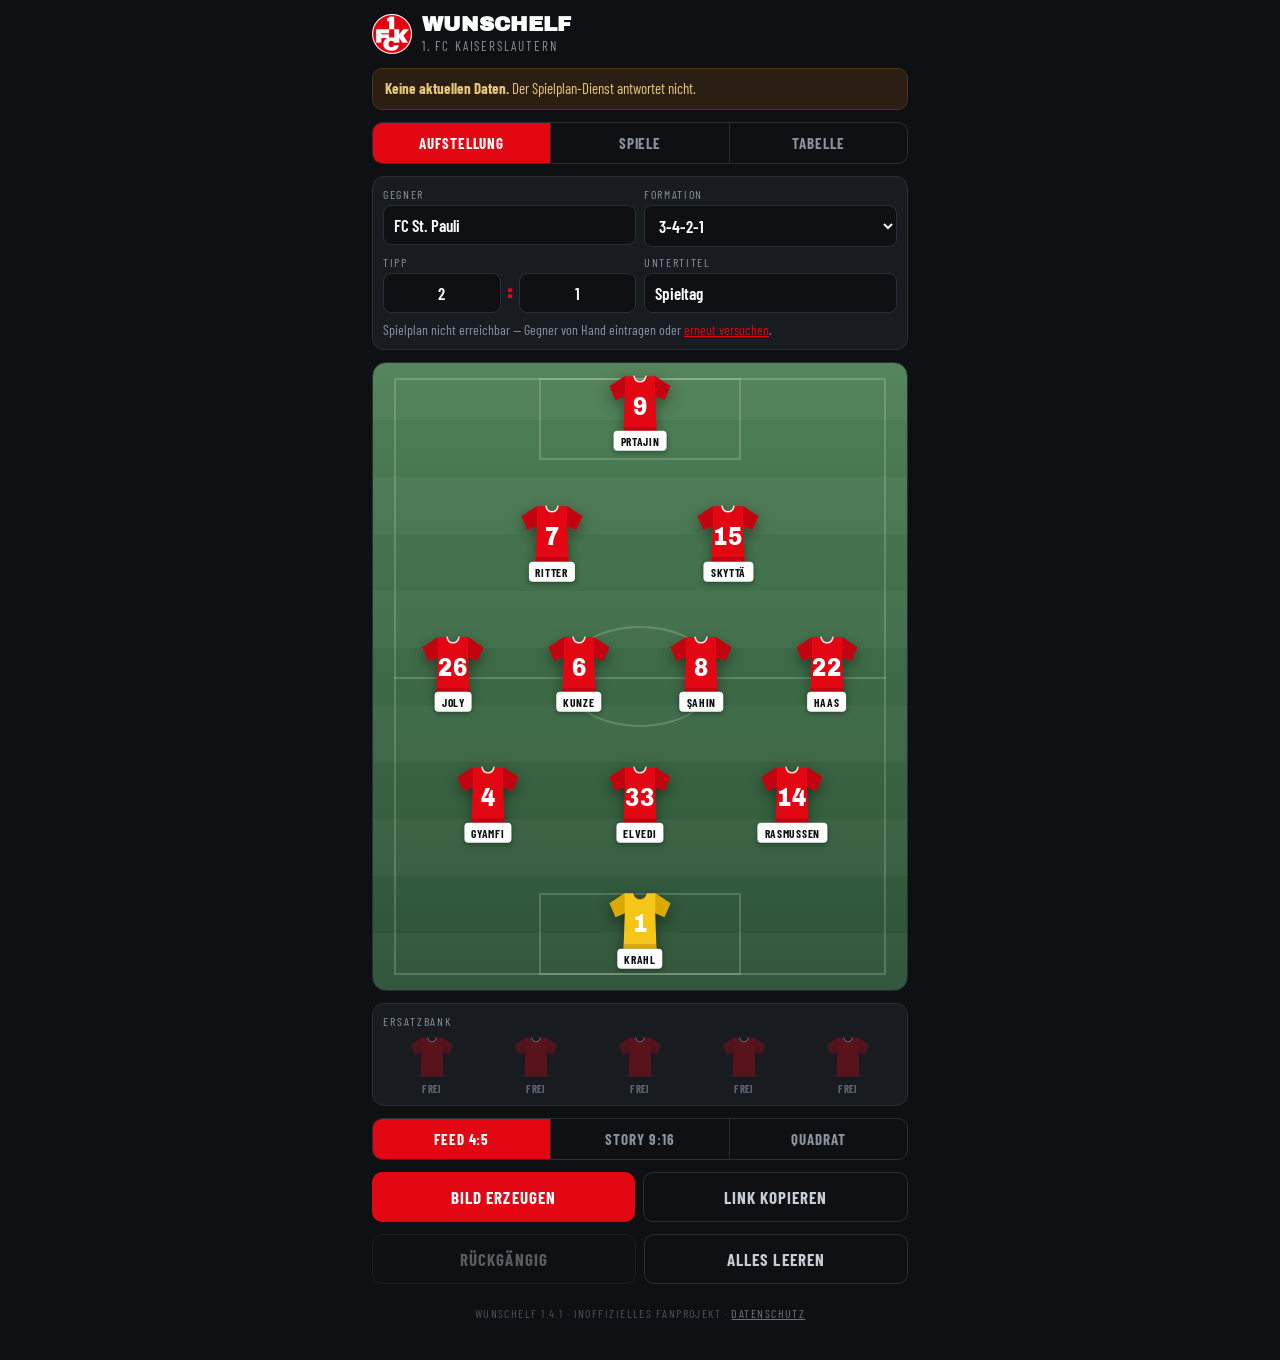
==== commit b67550a2: "feat: Wochentage bei Terminen anzeigen Die Spieltagsübersicht zeigte nur Anstoßzeiten, obwohl sich e" ====
--- a/fck/index.html
+++ b/fck/index.html
@@ -203,6 +203,8 @@
   .form{display:flex;gap:3px;margin-top:3px}
   .fd{width:7px;height:7px;border-radius:2px;background:#3A414B;display:inline-block}
   .fd.w{background:#3FA45B} .fd.d{background:#8A929E} .fd.l{background:var(--red)}
+  .lgtag{padding:9px 12px 5px;font-size:12px;letter-spacing:.14em;text-transform:uppercase;
+    color:#8A929E;background:#14171C;border-bottom:1px solid #22262D}
   .lg{display:grid;grid-template-columns:1fr 22px 60px 22px 1fr;align-items:center;gap:6px;
     padding:9px 10px;border-bottom:1px solid #22262D;font-size:15px}
   .lg img{width:22px;height:22px;object-fit:contain}
@@ -339,7 +341,7 @@
 <canvas id="cv"></canvas>
 
 <script>
-const VERSION = '1.4.0';   // beim Ausrollen auch VERSION in sw.js hochzählen
+const VERSION = '1.4.1';   // beim Ausrollen auch VERSION in sw.js hochzählen
 const LOGO = '[data-uri]';
 document.getElementById('crest').src = LOGO;
 const crestImg = new Image(); crestImg.src = LOGO;
@@ -988,7 +990,7 @@
 
   const foeName = gegnerName(g), home = istHeim(g);
   const d = new Date(when(g));
-  const tag = d.toLocaleDateString('de-DE',{day:'2-digit',month:'2-digit',year:'numeric'});
+  const tag = d.toLocaleDateString('de-DE',{weekday:'short',day:'2-digit',month:'2-digit',year:'numeric'});
   const zeit = d.toLocaleTimeString('de-DE',{hour:'2-digit',minute:'2-digit'});
   const grp = v(v(g,'group'),'groupName') || '';
   $('#opp').value = foeName;
@@ -1032,7 +1034,7 @@
   $('#mday').hidden = false;
   const grp = v(v(g,'group'),'groupName') || 'Spieltag';
   const d = new Date(when(g));
-  const tag = d.toLocaleDateString('de-DE',{day:'2-digit',month:'2-digit'});
+  const tag = d.toLocaleDateString('de-DE',{weekday:'short',day:'2-digit',month:'2-digit'});
   $('#mlabel').innerHTML = '<b>' + (istHeim(g)?'':'bei ') + gegnerName(g) + '</b>' +
     '<span>' + grp + ' · ' + tag + (drafts[matchId(g)] ? ' · <em>Entwurf</em>' : '') + '</span>';
   $('#mprev').disabled = mi <= 0;
@@ -1221,7 +1223,18 @@
   const grp = v(v(g,'group'),'groupOrderID');
   const tag = alleSpiele.filter(x => v(v(x,'group'),'groupOrderID') === grp);
   $('#tagtitel').textContent = v(v(g,'group'),'groupName') || 'Der Spieltag';
-  box.innerHTML = tag.map(ligaZeile).join('') || '<div class="none">Keine Daten.</div>';
+
+  // Ein Spieltag verteilt sich über Freitag bis Sonntag - nach Tagen gruppieren,
+  // sonst steht in jeder Zeile nur eine Uhrzeit ohne Bezug.
+  let letzter = '';
+  const zeilen = tag.map(x => {
+    const d = new Date(when(x));
+    const kopf = d.toLocaleDateString('de-DE',{weekday:'long',day:'2-digit',month:'2-digit'});
+    const neu = kopf !== letzter;
+    letzter = kopf;
+    return (neu ? '<div class="lgtag">'+kopf+'</div>' : '') + ligaZeile(x);
+  }).join('');
+  box.innerHTML = zeilen || '<div class="none">Keine Daten.</div>';
 }
 
 /* ---- Tabelle ---- */
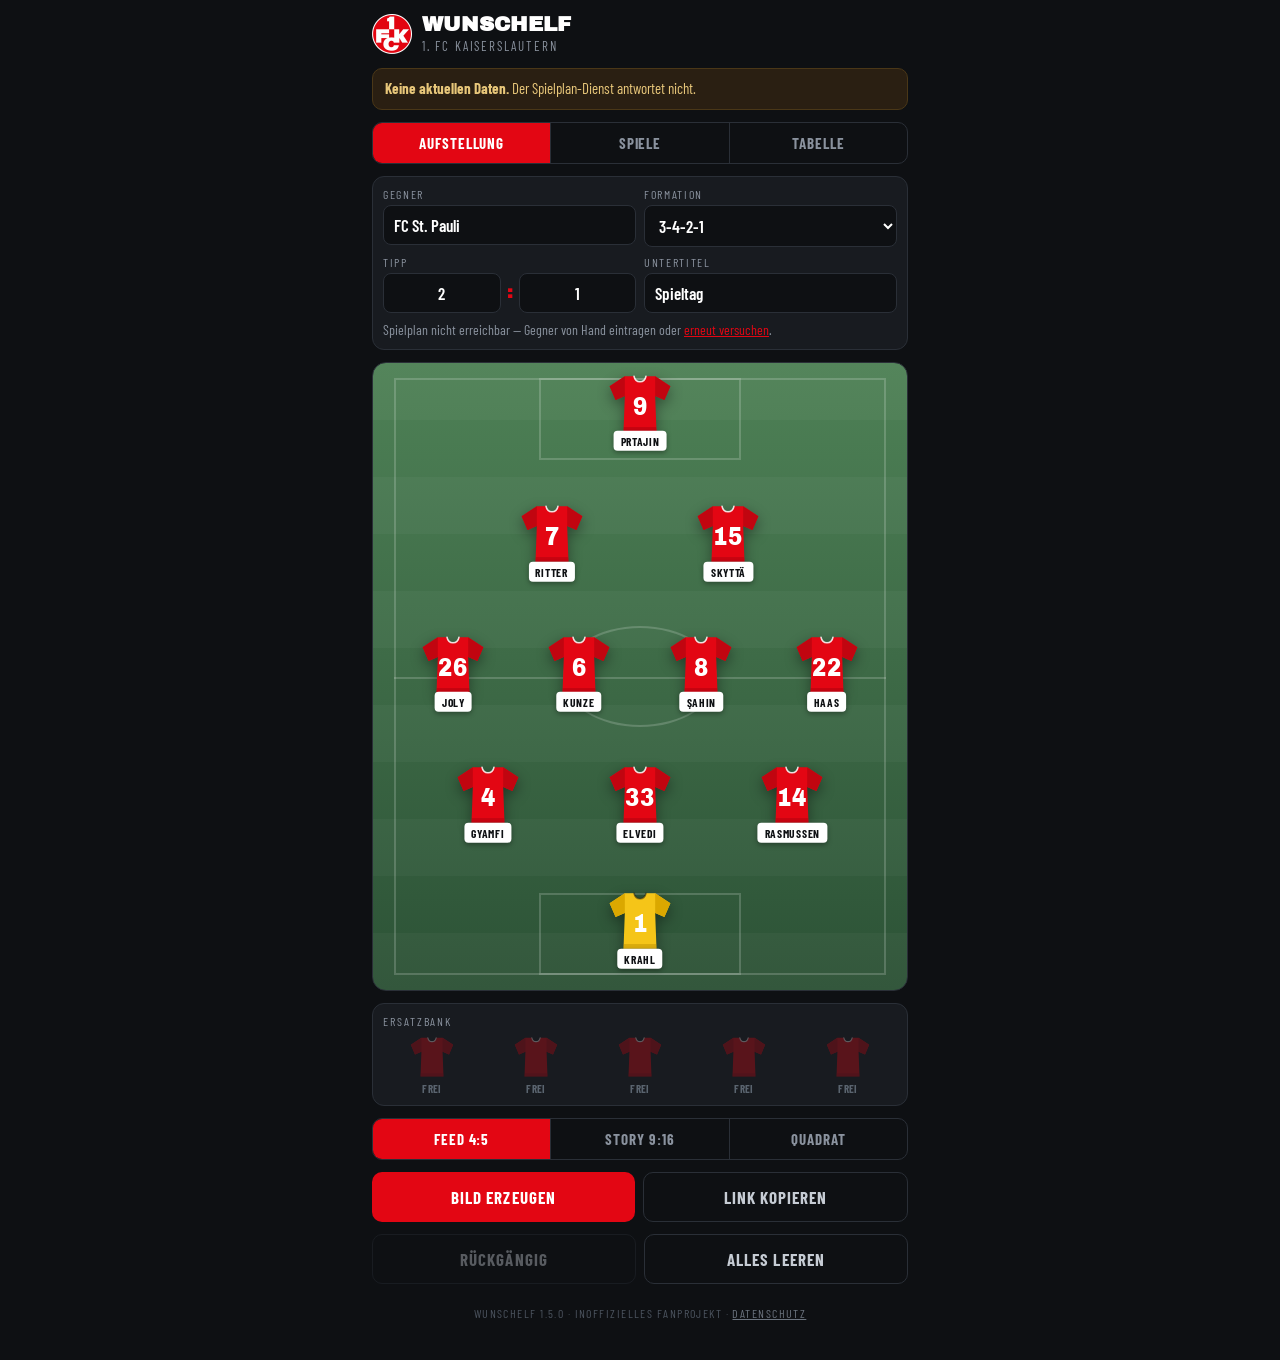
==== commit 510001b5: "feat: DFB-Pokal-Spiele aufnehmen Pokalpartien des FCK erscheinen chronologisch zwischen den Ligaspie" ====
--- a/fck/index.html
+++ b/fck/index.html
@@ -174,6 +174,7 @@
   .g .who{flex:1;min-width:0}
   .g .who b{display:block;font-weight:700;font-size:16px;white-space:nowrap;overflow:hidden;text-overflow:ellipsis}
   .g .who span{font-size:13px;color:#8A929E;letter-spacing:.06em;text-transform:uppercase}
+  .g .pokal{font-style:normal;color:#C9A227;font-weight:700}
   .g .res{font-family:var(--display);font-size:17px;text-align:right;white-space:nowrap}
   .g .res small{display:block;font-family:var(--cond);font-size:13px;font-weight:600;color:#8A929E}
 
@@ -341,7 +342,7 @@
 <canvas id="cv"></canvas>
 
 <script>
-const VERSION = '1.4.1';   // beim Ausrollen auch VERSION in sw.js hochzählen
+const VERSION = '1.5.0';   // beim Ausrollen auch VERSION in sw.js hochzählen
 const LOGO = '[data-uri]';
 document.getElementById('crest').src = LOGO;
 const crestImg = new Image(); crestImg.src = LOGO;
@@ -885,18 +886,62 @@
 
 let netzfehler = false;
 
+let pokalSpiele = [];
+
+async function hole(pfad){
+  const r = await fetch('https://api.openligadb.de/'+pfad);
+  if(!r.ok) throw new Error(r.status);
+  const j = await r.json();
+  return Array.isArray(j) ? j : [];
+}
+
+/* Das Kürzel des DFB-Pokals ist bei OpenLigaDB nicht einheitlich vergeben -
+   anders als bl1 bis bl3. Erst der naheliegende Versuch, sonst über die
+   Ligaliste den passenden Wettbewerb der laufenden Saison suchen. */
+async function ladePokal(){
+  const jahr = String(season());
+  try{
+    const direkt = await hole('getmatchdata/dfb/'+jahr);
+    if(direkt.length) return direkt;
+  }catch(e){}
+  try{
+    const ligen = await hole('getavailableleagues');
+    const treffer = ligen.find(l =>
+      /dfb.?pokal/i.test(v(l,'leagueName') || '') &&
+      String(v(l,'leagueSeason')) === jahr);
+    if(!treffer) return [];
+    return await hole('getmatchdata/'+v(treffer,'leagueShortcut')+'/'+v(treffer,'leagueSeason'));
+  }catch(e){ return []; }
+}
+
 function ladeSpiele(){
   if(gamesPromise) return gamesPromise;
-  gamesPromise = fetch('https://api.openligadb.de/getmatchdata/bl2/'+season())
-    .then(r => r.ok ? r.json() : Promise.reject(r.status))
-    .then(j => {
-      alleSpiele = Array.isArray(j) ? j.slice().sort((a,b)=>when(a)-when(b)) : [];
+  gamesPromise = (async ()=>{
+    let liga = [];
+    try{
+      liga = await hole('getmatchdata/bl2/'+season());
       netzfehler = false;
-      return alleSpiele.filter(istFCK);
-    })
-    .catch(() => { netzfehler = true; alleSpiele = []; return []; });
+    }catch(e){
+      netzfehler = true;
+      alleSpiele = []; pokalSpiele = [];
+      return [];
+    }
+    // Der Pokal darf fehlen, ohne dass die Liga mitfällt
+    const pokal = await ladePokal();
+
+    liga.forEach(g => g.__wb = 'liga');
+    pokal.forEach(g => g.__wb = 'pokal');
+    alleSpiele  = liga.sort((a,b)=>when(a)-when(b));
+    pokalSpiele = pokal.sort((a,b)=>when(a)-when(b));
+
+    return [...alleSpiele.filter(istFCK), ...pokalSpiele.filter(istFCK)]
+      .sort((a,b)=>when(a)-when(b));
+  })();
   return gamesPromise;
 }
+
+const istPokal = g => g && g.__wb === 'pokal';
+const wettbewerbSpiele = g => istPokal(g) ? pokalSpiele : alleSpiele;
 
 /* Ein Block statt einer dürren Zeile, wenn nichts geladen werden konnte. */
 function zustand(was){
@@ -942,7 +987,7 @@
   const id = teamId(reihe), name = (v(reihe,'teamName')||'').toLowerCase();
   const passt = tm => (id != null && teamId(tm) === id) ||
                       (v(tm,'teamName')||'').toLowerCase() === name;
-  return alleSpiele
+  return alleSpiele    // bewusst ohne Pokal: die Form bezieht sich auf die Liga
     .filter(g => v(g,'matchIsFinished') && (passt(v(g,'team1')) || passt(v(g,'team2'))))
     .slice(-5)
     .map(g => {
@@ -1032,7 +1077,7 @@
   const g = games[mi];
   if(!g){ $('#mday').hidden = true; return; }
   $('#mday').hidden = false;
-  const grp = v(v(g,'group'),'groupName') || 'Spieltag';
+  const grp = (istPokal(g) ? 'DFB-Pokal · ' : '') + (v(v(g,'group'),'groupName') || 'Spieltag');
   const d = new Date(when(g));
   const tag = d.toLocaleDateString('de-DE',{weekday:'short',day:'2-digit',month:'2-digit'});
   $('#mlabel').innerHTML = '<b>' + (istHeim(g)?'':'bei ') + gegnerName(g) + '</b>' +
@@ -1083,7 +1128,8 @@
     '<div class="dot '+dot+'"></div>'+
     (icon ? '<img src="'+icon+'" alt="" loading="lazy">' : '')+
     '<div class="who"><b>'+(v(foe,'shortName')||v(foe,'teamName')||'')+'</b>'+
-    '<span>'+(home?'Heim':'Auswärts')+(grp?' · '+grp:'')+'</span></div>'+
+    '<span>'+(home?'Heim':'Auswärts')+(grp?' · '+grp:'')+
+      (istPokal(g)?' · <em class="pokal">Pokal</em>':'')+'</span></div>'+
     res+'</div>'+
     (e ? '<div class="goals">'+torfolge(g)+tippZeile(g)+
          '<div class="mk" data-elf="'+idx+'">Aufstellung für dieses Spiel →</div></div>' : '');
@@ -1219,10 +1265,12 @@
 function renderSpieltag(){
   const box = $('#gtag');
   const g = games[mi];
-  if(!g || !alleSpiele.length){ box.innerHTML=''; $('#tagtitel').textContent='Der Spieltag'; return; }
+  if(!g || !wettbewerbSpiele(g).length){ box.innerHTML=''; $('#tagtitel').textContent='Der Spieltag'; return; }
+  const quelle = wettbewerbSpiele(g);
   const grp = v(v(g,'group'),'groupOrderID');
-  const tag = alleSpiele.filter(x => v(v(x,'group'),'groupOrderID') === grp);
-  $('#tagtitel').textContent = v(v(g,'group'),'groupName') || 'Der Spieltag';
+  const tag = quelle.filter(x => v(v(x,'group'),'groupOrderID') === grp);
+  const runde = v(v(g,'group'),'groupName') || 'Der Spieltag';
+  $('#tagtitel').textContent = istPokal(g) ? 'DFB-Pokal · ' + runde : runde;
 
   // Ein Spieltag verteilt sich über Freitag bis Sonntag - nach Tagen gruppieren,
   // sonst steht in jeder Zeile nur eine Uhrzeit ohne Bezug.
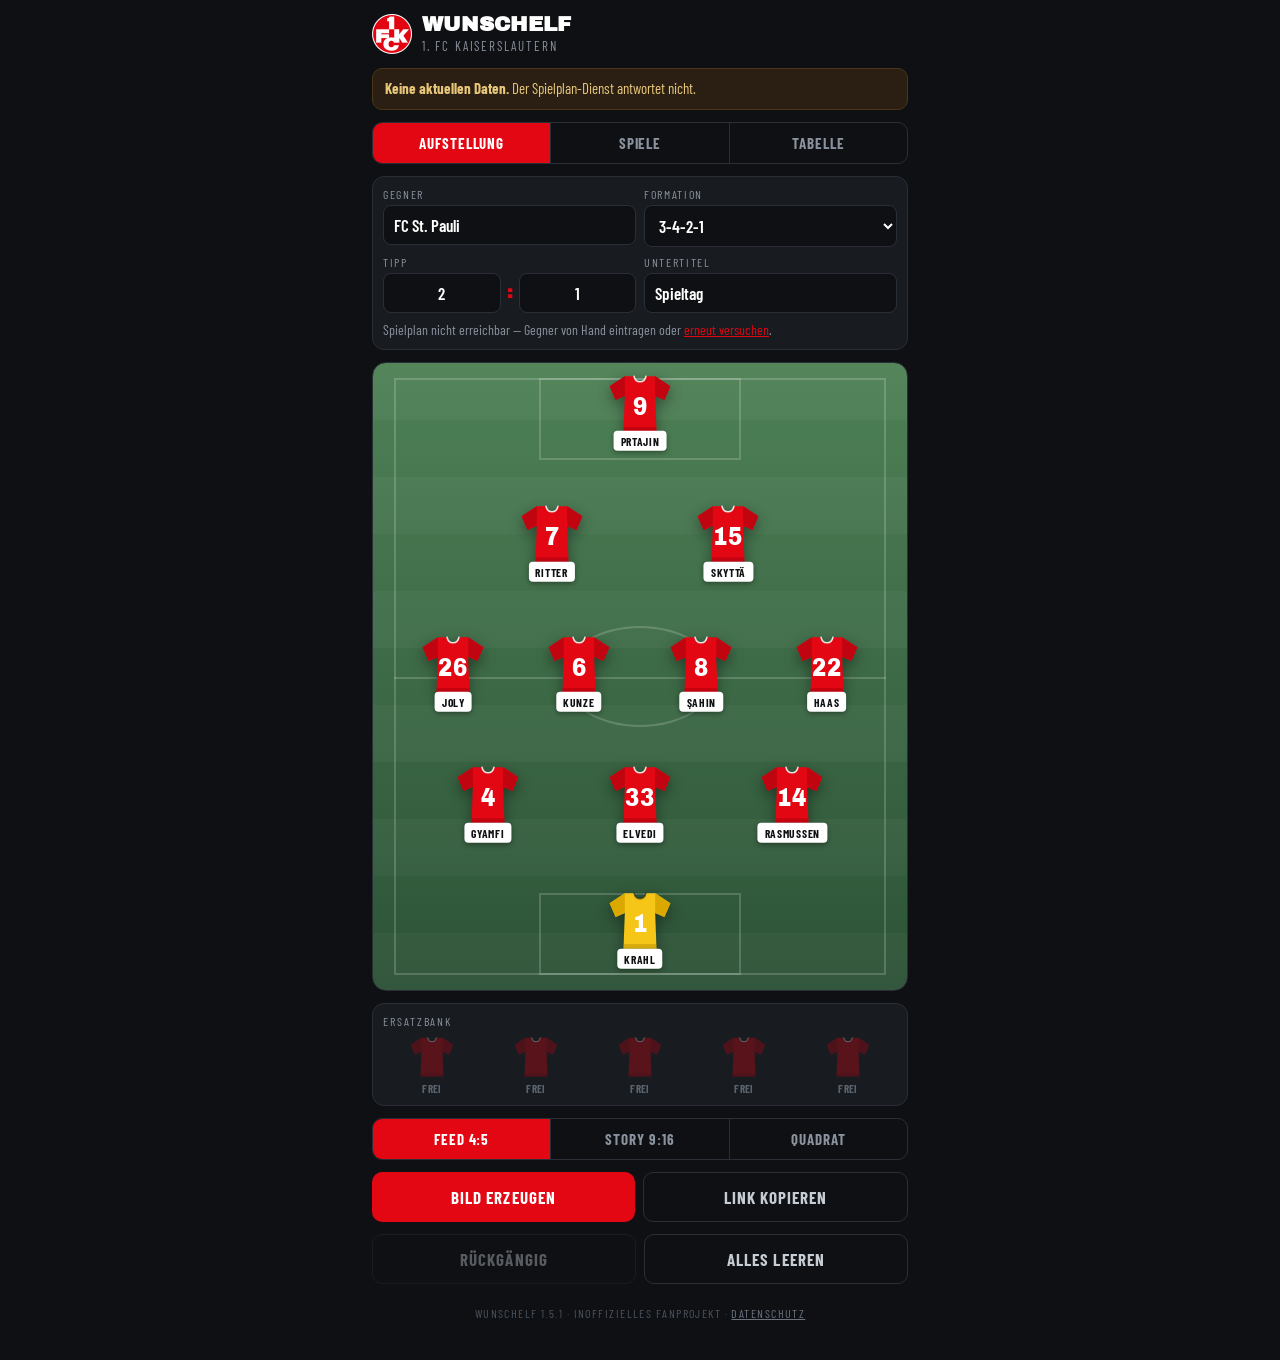
==== commit 6e8423ff: "fix: Pokalergebnisse nach Verlängerung und Elfmeterschießen endstand() nahm gezielt resultTypeID 2, " ====
--- a/fck/index.html
+++ b/fck/index.html
@@ -177,6 +177,8 @@
   .g .pokal{font-style:normal;color:#C9A227;font-weight:700}
   .g .res{font-family:var(--display);font-size:17px;text-align:right;white-space:nowrap}
   .g .res small{display:block;font-family:var(--cond);font-size:13px;font-weight:600;color:#8A929E}
+  .g .res .zus{font-family:var(--cond);font-size:13px;font-weight:600;color:#C9A227}
+  .lg .sc em{display:block;font-style:normal;font-family:var(--cond);font-size:12px;color:#C9A227}
 
   .goals{display:none;padding:2px 12px 12px 40px;border-bottom:1px solid #22262D;background:#14171C}
   .g.open + .goals{display:block}
@@ -342,7 +344,7 @@
 <canvas id="cv"></canvas>
 
 <script>
-const VERSION = '1.5.0';   // beim Ausrollen auch VERSION in sw.js hochzählen
+const VERSION = '1.5.1';   // beim Ausrollen auch VERSION in sw.js hochzählen
 const LOGO = '[data-uri]';
 document.getElementById('crest').src = LOGO;
 const crestImg = new Image(); crestImg.src = LOGO;
@@ -874,10 +876,27 @@
 const names = g => teams(g).map(x=>v(x,'teamName')||'').join(' ');
 const when  = g => new Date(v(g,'matchDateTime')).getTime();
 const istFCK = g => /kaiserslautern/i.test(names(g));
+/* Ein Spiel kann mehrere Ergebnisse haben: Halbzeit, nach 90 Minuten, nach
+   Verlängerung, nach Elfmeterschießen. resultTypeID 2 meint das Ergebnis nach
+   regulärer Spielzeit - im Pokal ist das nicht der Endstand. Maßgeblich ist
+   der Eintrag mit der höchsten resultOrderID. */
+function letztesErgebnis(g){
+  const rs = (v(g,'matchResults') || []).slice();
+  if(!rs.length) return null;
+  rs.sort((a,b)=> (v(a,'resultOrderID')||0) - (v(b,'resultOrderID')||0));
+  return rs[rs.length-1];
+}
 function endstand(g){
-  const rs = v(g,'matchResults') || [];
-  const r = rs.find(x=>v(x,'resultTypeID')===2) || rs[rs.length-1];
+  const r = letztesErgebnis(g);
   return r ? [v(r,'pointsTeam1'), v(r,'pointsTeam2')] : null;
+}
+/* n.V. oder i.E. hinter dem Ergebnis, wenn es nicht nach 90 Minuten fiel. */
+function ergebnisZusatz(g){
+  const r = letztesErgebnis(g);
+  const name = (v(r,'resultName') || '') + ' ' + (v(r,'resultDescription') || '');
+  if(/elfmeter/i.test(name)) return 'i.E.';
+  if(/verlänger/i.test(name)) return 'n.V.';
+  return '';
 }
 // Die Antwort enthält die ganze Liga. Wir behalten sie, weil sich daraus die
 // Formkurve ohne weiteren Abruf berechnen lässt.
@@ -1065,7 +1084,8 @@
   const e = v(g,'matchIsFinished') ? endstand(g) : null;
   const a = tippZu(g);
   $('#status').textContent = e
-    ? 'Endstand ' + e[0] + ':' + e[1] + (a ? ' · Tipp ' + a.tipp + ' ' +
+    ? 'Endstand ' + e[0] + ':' + e[1] + (ergebnisZusatz(g) ? ' ' + ergebnisZusatz(g) : '') +
+      (a ? ' · Tipp ' + a.tipp + ' ' +
         (a.exakt ? 'exakt getroffen' : a.tendenz ? 'Tendenz richtig' : 'daneben') : '')
     : (home ? 'Heimspiel gegen ' : 'Auswärts bei ') + foeName;
 
@@ -1118,7 +1138,9 @@
   if(e){
     const eigen = home ? e[0] : e[1], fremd = home ? e[1] : e[0];
     dot = eigen > fremd ? 'w' : (eigen < fremd ? 'l' : 'd');
-    res = '<div class="res">'+e[0]+':'+e[1]+'<small>'+datum+'</small></div>';
+    const zus = ergebnisZusatz(g);
+    res = '<div class="res">'+e[0]+':'+e[1]+(zus?' <span class="zus">'+zus+'</span>':'')+
+          '<small>'+datum+'</small></div>';
   } else {
     res = '<div class="res">'+zeit+'<small>'+datum+'</small></div>';
   }
@@ -1257,7 +1279,7 @@
   return '<div class="lg'+(drin?' me':'')+'">'+
     '<span class="t1">'+kurz(a)+'</span>'+
     wappen(a)+
-    '<span class="sc">'+(e ? e[0]+':'+e[1] : zeit)+'</span>'+
+    '<span class="sc">'+(e ? e[0]+':'+e[1]+(ergebnisZusatz(g)?'<em>'+ergebnisZusatz(g)+'</em>':'') : zeit)+'</span>'+
     wappen(b)+
     '<span class="t2">'+kurz(b)+'</span></div>';
 }
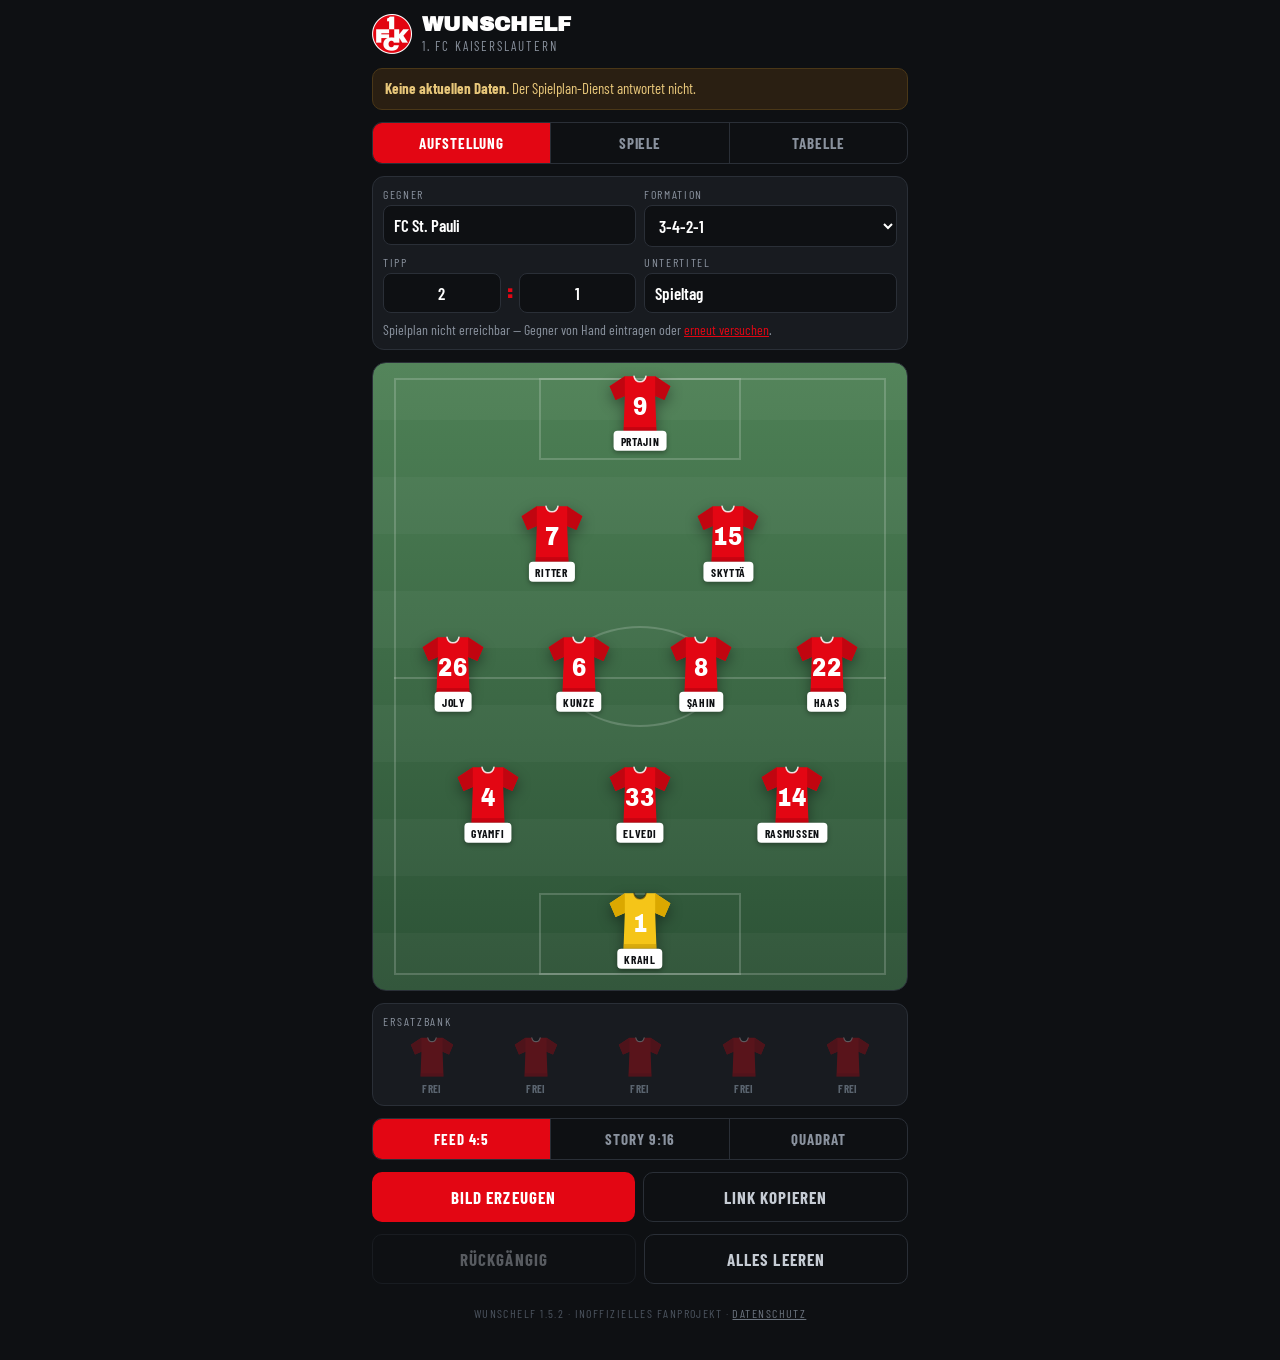
==== commit ebd1ff7e: "feat: kommende Spiele aufklappen statt zur Aufstellung zu springen Zeilen reagierten unterschiedlich" ====
--- a/fck/index.html
+++ b/fck/index.html
@@ -204,6 +204,7 @@
   .tr .nm{min-width:0}
   .tr .nm b{display:block;font-weight:600;white-space:nowrap;overflow:hidden;text-overflow:ellipsis}
   .form{display:flex;gap:3px;margin-top:3px}
+  .form.inline{display:inline-flex;margin:0 0 0 6px;vertical-align:middle}
   .fd{width:7px;height:7px;border-radius:2px;background:#3A414B;display:inline-block}
   .fd.w{background:#3FA45B} .fd.d{background:#8A929E} .fd.l{background:var(--red)}
   .lgtag{padding:9px 12px 5px;font-size:12px;letter-spacing:.14em;text-transform:uppercase;
@@ -344,7 +345,7 @@
 <canvas id="cv"></canvas>
 
 <script>
-const VERSION = '1.5.1';   // beim Ausrollen auch VERSION in sw.js hochzählen
+const VERSION = '1.5.2';   // beim Ausrollen auch VERSION in sw.js hochzählen
 const LOGO = '[data-uri]';
 document.getElementById('crest').src = LOGO;
 const crestImg = new Image(); crestImg.src = LOGO;
@@ -1153,8 +1154,11 @@
     '<span>'+(home?'Heim':'Auswärts')+(grp?' · '+grp:'')+
       (istPokal(g)?' · <em class="pokal">Pokal</em>':'')+'</span></div>'+
     res+'</div>'+
-    (e ? '<div class="goals">'+torfolge(g)+tippZeile(g)+
-         '<div class="mk" data-elf="'+idx+'">Aufstellung für dieses Spiel →</div></div>' : '');
+    '<div class="goals">'+
+      (e ? torfolge(g)+tippZeile(g) : vorschau(g))+
+      '<div class="mk" data-elf="'+idx+'">'+
+        (e ? 'Aufstellung für dieses Spiel →' : 'Aufstellung bauen →')+
+      '</div></div>';
 }
 
 /* Minutenangabe: reguläre Minuten mit Apostroph, Nachspielzeit als 90'+5. Die Api setzt isOvertime für Treffer in der
@@ -1170,6 +1174,48 @@
     if(m > 45 && m <= 60)  return "45'+" + (m-45);
   }
   return m > 90 && m <= 105 ? "90'+" + (m-90) : m + "'";
+}
+
+/* Kommende Partien klappen ebenfalls auf, statt sofort wegzuspringen.
+   Gezeigt wird, was vor einem Spiel interessiert: Anstoß, Ort, wo der
+   Gegner steht und wie das bisherige Duell ausging. */
+function vorschau(g){
+  const foe = gegner(g);
+  const d = new Date(when(g));
+  const zeile = (was, wert) => '<div class="goal"><span class="min">'+was+'</span><span>'+wert+'</span></div>';
+
+  let out = zeile('Anstoß',
+    d.toLocaleDateString('de-DE',{weekday:'long',day:'2-digit',month:'2-digit',year:'numeric'}) +
+    ' · ' + d.toLocaleTimeString('de-DE',{hour:'2-digit',minute:'2-digit'}) + ' Uhr');
+
+  const ort = v(g,'location');
+  const stadion = v(ort,'locationStadium'), stadt = v(ort,'locationCity');
+  if(stadion || stadt) out += zeile('Ort', [stadion, stadt].filter(Boolean).join(', '));
+
+  // Gegner in der Tabelle, samt Form - nur bei Ligagegnern aussagekräftig
+  const name = (v(foe,'teamName')||'').toLowerCase();
+  const i = tabRows.findIndex(r => (v(r,'teamName')||'').toLowerCase() === name);
+  if(i > -1){
+    const r = tabRows[i];
+    const form = formkurve(r).map(x=>'<i class="fd '+x+'"></i>').join('');
+    out += zeile('Gegner', 'Platz ' + (i+1) + ' · ' + (v(r,'points')||0) + ' Punkte' +
+      (form ? ' <span class="form inline">'+form+'</span>' : ''));
+  }
+
+  // Früheres Duell derselben Saison
+  const frueher = wettbewerbSpiele(g).filter(x =>
+    x !== g && v(x,'matchIsFinished') &&
+    /kaiserslautern/i.test(names(x)) &&
+    new RegExp((v(foe,'teamName')||'').replace(/[.*+?^${}()|[\]\\]/g,'\\$&'),'i').test(names(x)));
+  if(frueher.length){
+    const x = frueher[frueher.length-1], e = endstand(x);
+    if(e) out += zeile('Zuvor', (istHeim(x)?'Heim':'Auswärts') + ' ' + e[0]+':'+e[1] +
+      (ergebnisZusatz(x) ? ' ' + ergebnisZusatz(x) : ''));
+  }
+
+  const entwurf = drafts[matchId(g)];
+  if(entwurf) out += zeile('Entwurf', 'Aufstellung vorhanden');
+  return out;
 }
 
 function tippZeile(g){
@@ -1199,6 +1245,7 @@
 async function renderGames(){
   const past = $('#gpast'), next = $('#gnext');
   games = await ladeSpiele();
+  await ladeTabelle();   // für Platz und Form des Gegners in der Vorschau
   if(!games.length){
     past.innerHTML = zustand('Spielplan');
     next.innerHTML = '';
@@ -1214,13 +1261,9 @@
   next.innerHTML = offen.slice(0,6).map(spielZeile).join('') ||
                    '<div class="none">Keine weiteren Spiele.</div>';
 
-  // Gespielte Partien klappen die Torfolge auf, kommende öffnen die Aufstellung
+  // Jede Zeile klappt auf; zur Aufstellung geht es über den Knopf darin
   document.querySelectorAll('#viewGames .g').forEach(el => el.onclick = ()=>{
-    const i = +el.dataset.i;
-    if(el.dataset.fertig === '1'){ el.classList.toggle('open'); return; }
-    if(i < 0) return;
-    setMatch(i);
-    document.querySelector('#nav button[data-v="xi"]').click();
+    el.classList.toggle('open');
   });
   renderSpieltag();
   renderBilanz();
@@ -1308,12 +1351,13 @@
 }
 
 /* ---- Tabelle ---- */
+let tabRows = [];
 let tablePromise = null;
 function ladeTabelle(){
   if(tablePromise) return tablePromise;
   tablePromise = fetch('https://api.openligadb.de/getbltable/bl2/'+season())
     .then(r => r.ok ? r.json() : Promise.reject(r.status))
-    .then(j => Array.isArray(j) ? j : [])
+    .then(j => { tabRows = Array.isArray(j) ? j : []; return tabRows; })
     .catch(() => []);
   return tablePromise;
 }
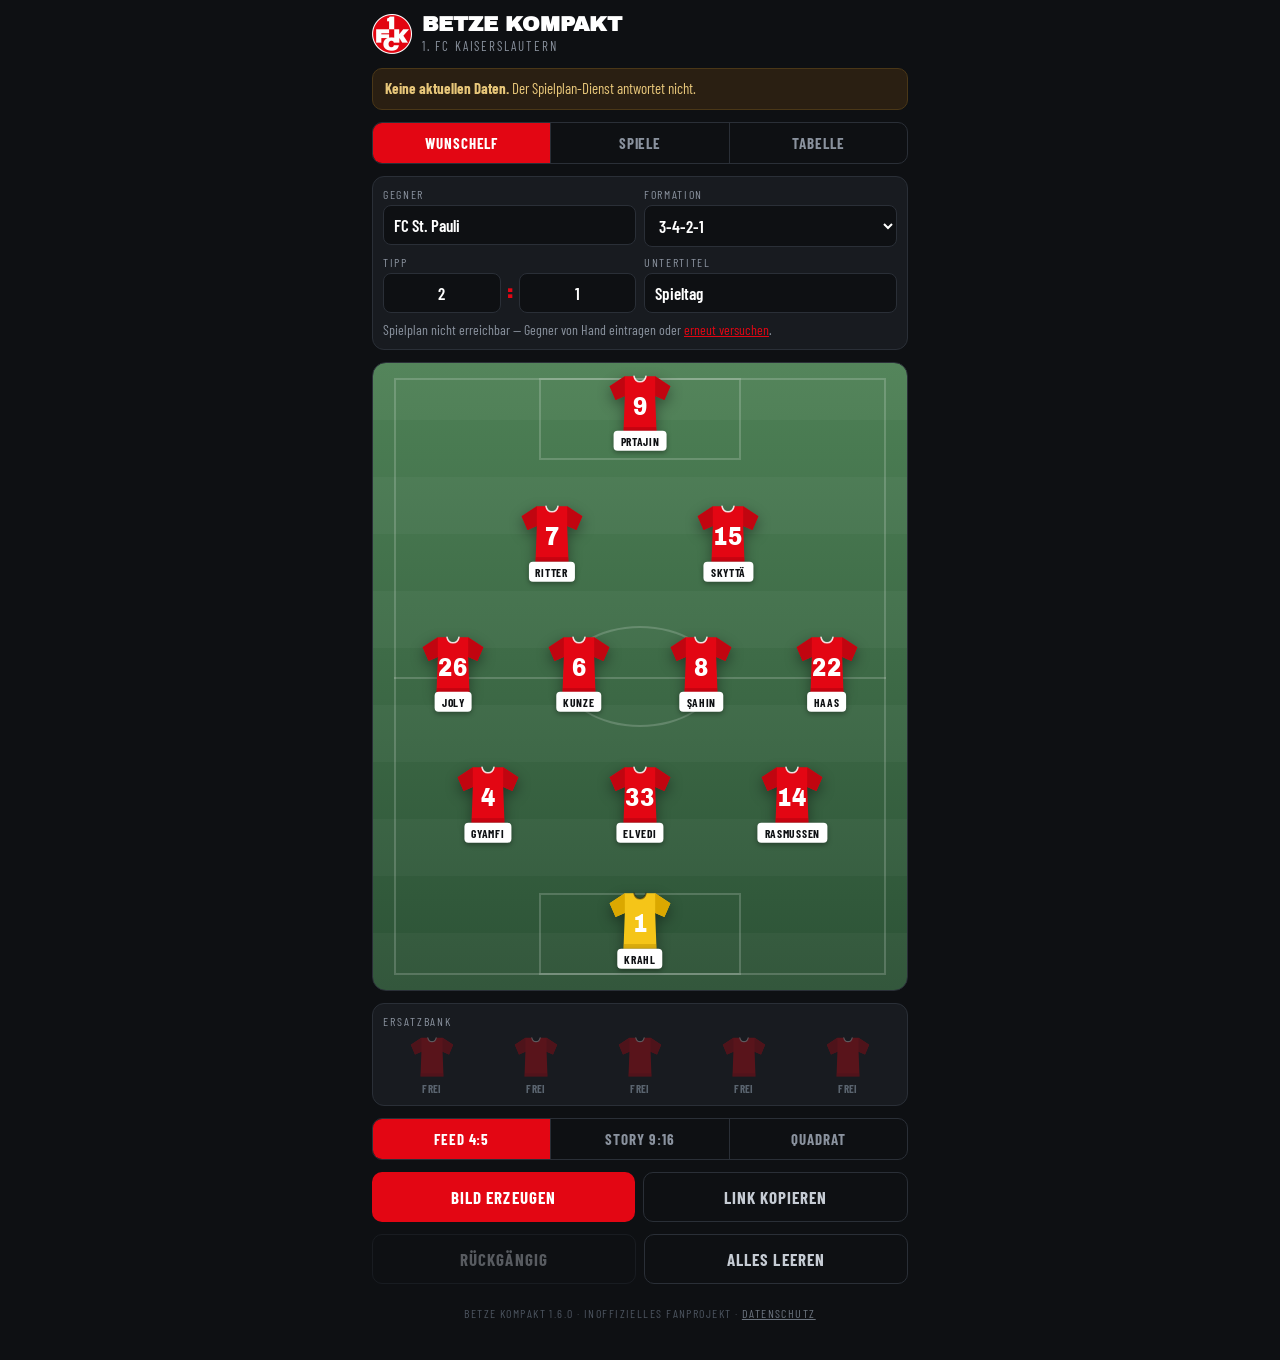
==== commit d4bdd898: "feat: Projekt in Betze Kompakt umbenennen Der Name Wunschelf beschrieb nur noch einen von drei Berei" ====
--- a/fck/index.html
+++ b/fck/index.html
@@ -5,9 +5,9 @@
 <meta name="viewport" content="width=device-width, initial-scale=1, viewport-fit=cover">
 <meta name="apple-mobile-web-app-capable" content="yes">
 <meta name="apple-mobile-web-app-status-bar-style" content="black-translucent">
-<meta name="apple-mobile-web-app-title" content="Wunschelf">
+<meta name="apple-mobile-web-app-title" content="Betze Kompakt">
 <meta name="theme-color" content="#0E1013">
-<title>FCK Wunschelf</title>
+<title>Betze Kompakt — 1. FC Kaiserslautern</title>
 <link rel="icon" type="image/png" sizes="32x32" href="[data-uri]">
 <link rel="apple-touch-icon" href="[data-uri]">
 <link rel="manifest" href="manifest.webmanifest">
@@ -241,7 +241,7 @@
 <div class="top">
   <img id="crest" alt="">
   <div>
-    <h1>Wunschelf</h1>
+    <h1>Betze Kompakt</h1>
     <div class="sub">1. FC Kaiserslautern</div>
   </div>
 </div>
@@ -249,7 +249,7 @@
 <div id="netz" class="netz" hidden></div>
 
 <div class="seg nav" id="nav">
-  <button data-v="xi" class="on">Aufstellung</button>
+  <button data-v="xi" class="on">Wunschelf</button>
   <button data-v="games">Spiele</button>
   <button data-v="table">Tabelle</button>
 </div>
@@ -345,7 +345,7 @@
 <canvas id="cv"></canvas>
 
 <script>
-const VERSION = '1.5.2';   // beim Ausrollen auch VERSION in sw.js hochzählen
+const VERSION = '1.6.0';   // beim Ausrollen auch VERSION in sw.js hochzählen
 const LOGO = '[data-uri]';
 document.getElementById('crest').src = LOGO;
 const crestImg = new Image(); crestImg.src = LOGO;
@@ -1673,7 +1673,7 @@
   catch(e){ oppImg=null; cv = await draw(); url = cv.toDataURL('image/png'); }
   btn.textContent='Bild erzeugen';
   const out=$('#out');
-  out.innerHTML='<img id="shot" src="'+url+'" alt="Wunschelf">'+
+  out.innerHTML='<img id="shot" src="'+url+'" alt="Meine Wunschelf">'+
     '<div class="row"><button id="sh">Teilen / Sichern</button>'+
     '<button class="ghost" id="cp">Kopieren</button></div>'+
     '<div class="hint">Bild lange drücken → „Bild sichern" klappt immer.</div>';
@@ -1703,7 +1703,7 @@
 
 buildSquad(KADER_FALLBACK, 'Eingebauter Kader', '2026/27');
 const ausLink = location.hash.length > 1;
-$('#foot').innerHTML = 'Wunschelf ' + VERSION + ' · inoffizielles Fanprojekt · ' +
+$('#foot').innerHTML = 'Betze Kompakt ' + VERSION + ' · inoffizielles Fanprojekt · ' +
   '<a href="datenschutz.html">Datenschutz</a>';
 fromHash();
 render();
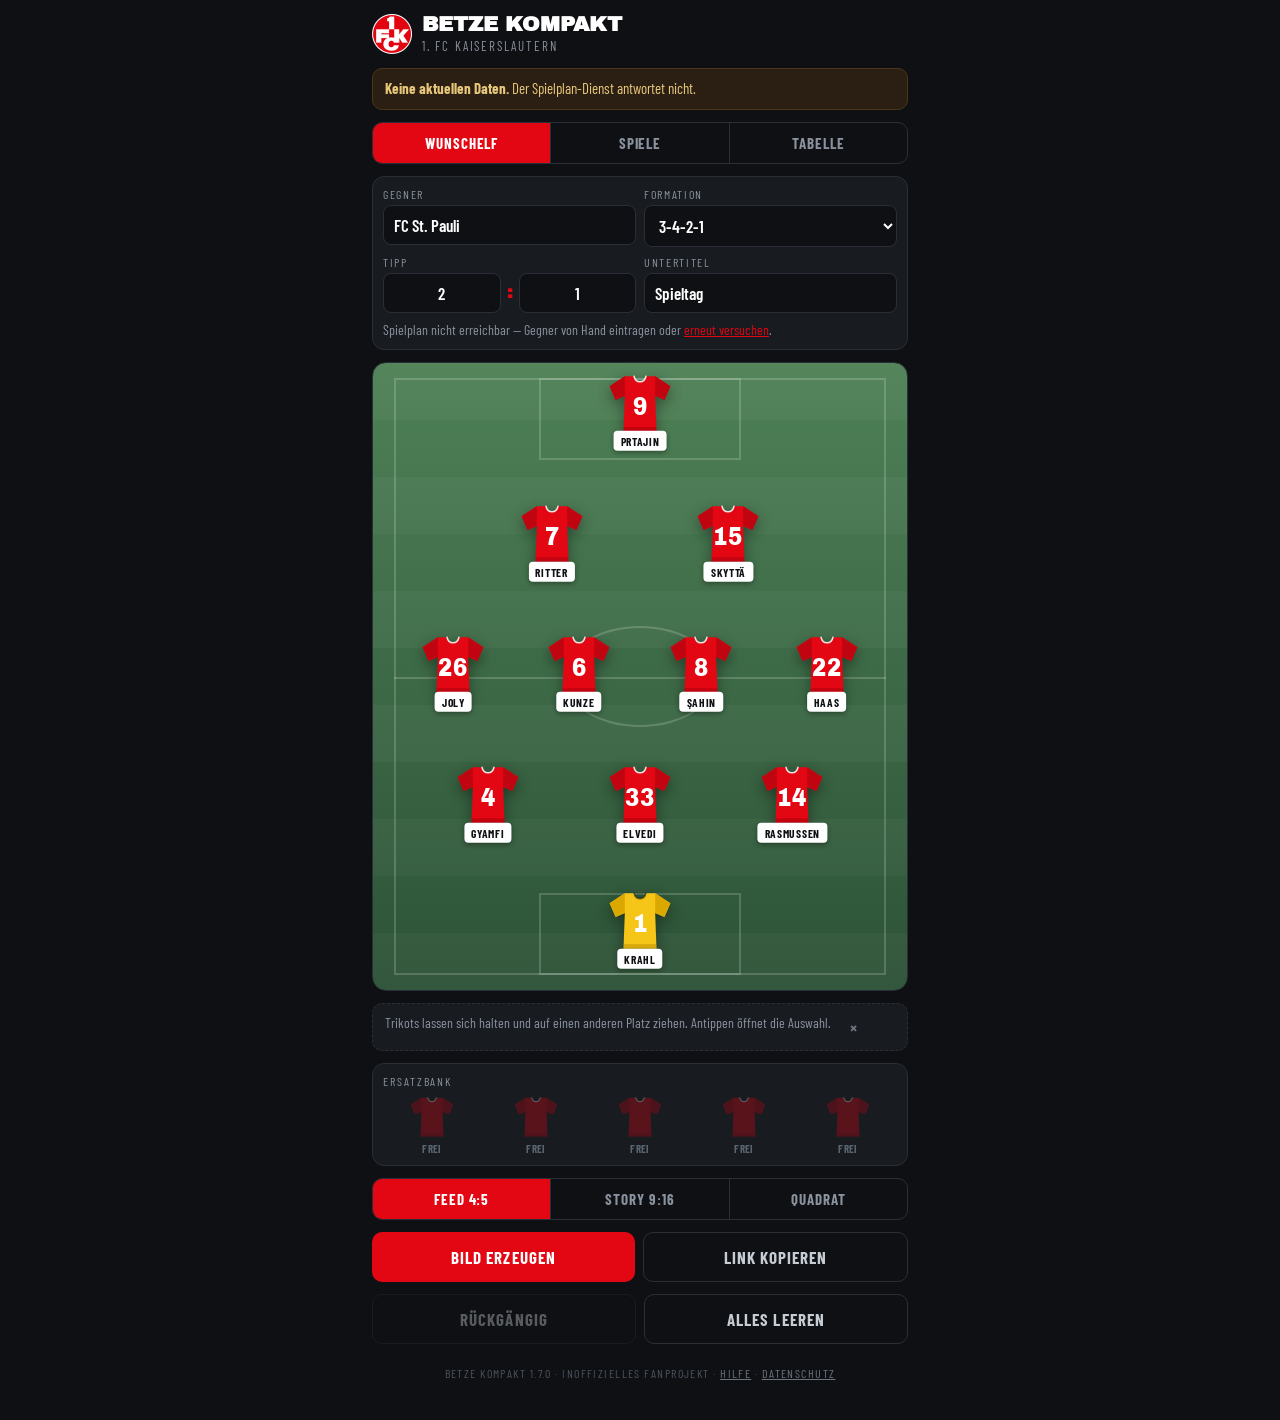
==== commit aeee78ee: "feat: Hilfeseite und Hinweise im Interface Neu: hilfe.html, verlinkt aus der Fußzeile. Erklärt die d" ====
--- a/fck/index.html
+++ b/fck/index.html
@@ -146,6 +146,12 @@
   .p .pos.red{color:var(--red)}
   .none{color:#8A929E;font-size:15px;padding:10px 8px}
 
+  .hinweis{display:flex;align-items:flex-start;gap:10px;margin-top:12px;padding:10px 12px;
+    background:var(--ink-2);border:1px dashed var(--line);border-radius:10px;
+    color:#8A929E;font-size:14px;line-height:1.35}
+  .hinweis .hx{flex:0 0 26px;padding:0;height:26px;background:transparent;border:0;
+    color:#6B737E;font-size:18px;line-height:1;cursor:pointer}
+
   .netz{display:flex;align-items:center;gap:10px;background:#2A1F12;border:1px solid #4A3717;
     color:#E8C77A;border-radius:10px;padding:10px 12px;margin-bottom:12px;font-size:15px;line-height:1.3}
   .netz b{font-weight:700}
@@ -255,6 +261,10 @@
 </div>
 
 <div id="viewGames" hidden>
+  <div class="hinweis" data-hinweis="aufklappen">
+    <span>Zeile antippen: bei gespielten Partien Torfolge und Tipp, bei kommenden Ort, Gegnerform und früheres Duell.</span>
+    <button class="hx" aria-label="Hinweis ausblenden">×</button>
+  </div>
   <div id="bilanz"></div>
   <div class="gsec">Letzte Ergebnisse</div>
   <div id="gpast" class="glist"><div class="none">Lade …</div></div>
@@ -312,6 +322,11 @@
 
 <div class="pitch" id="pitch"><div class="lines" id="lines"></div></div>
 
+<div class="hinweis" data-hinweis="ziehen">
+  <span>Trikots lassen sich halten und auf einen anderen Platz ziehen. Antippen öffnet die Auswahl.</span>
+  <button class="hx" aria-label="Hinweis ausblenden">×</button>
+</div>
+
 <div class="benchbar">
   <div class="cap">Ersatzbank</div>
   <div class="bench" id="bench"></div>
@@ -345,7 +360,7 @@
 <canvas id="cv"></canvas>
 
 <script>
-const VERSION = '1.6.0';   // beim Ausrollen auch VERSION in sw.js hochzählen
+const VERSION = '1.7.0';   // beim Ausrollen auch VERSION in sw.js hochzählen
 const LOGO = '[data-uri]';
 document.getElementById('crest').src = LOGO;
 const crestImg = new Image(); crestImg.src = LOGO;
@@ -453,6 +468,28 @@
 function schreib(obj){
   try{ localStorage.setItem(KEY, JSON.stringify(obj)); return true; }
   catch(e){ return false; }   // privater Modus, volles Kontingent, gesperrter Rahmen
+}
+
+/* Hinweise verschwinden, sobald der Handgriff einmal genutzt wurde. */
+const HKEY = 'betze.hinweise.v1';
+function hinweisWeg(name){
+  const el = document.querySelector('[data-hinweis="'+name+'"]');
+  if(el) el.remove(); else return;
+  try{
+    const h = JSON.parse(localStorage.getItem(HKEY)) || {};
+    h[name] = 1;
+    localStorage.setItem(HKEY, JSON.stringify(h));
+  }catch(e){}
+}
+function hinweiseAufraeumen(){
+  let h = {};
+  try{ h = JSON.parse(localStorage.getItem(HKEY)) || {}; }catch(e){}
+  Object.keys(h).forEach(k => {
+    const el = document.querySelector('[data-hinweis="'+k+'"]');
+    if(el) el.remove();
+  });
+  document.querySelectorAll('.hinweis .hx').forEach(b => b.onclick = ()=>
+    hinweisWeg(b.closest('.hinweis').dataset.hinweis));
 }
 
 /* Ein Schritt zurück reicht in der Praxis; wir halten trotzdem einige. */
@@ -642,6 +679,7 @@
     el=null; i0=null; moved=false; tgt=null;
     if(wasMoved){
       if(to!==null && to!==from){
+        hinweisWeg('ziehen');
         merkeStand();
         const t=lineup[from]; lineup[from]=lineup[to]; lineup[to]=t;
         merken();
@@ -1263,6 +1301,7 @@
 
   // Jede Zeile klappt auf; zur Aufstellung geht es über den Knopf darin
   document.querySelectorAll('#viewGames .g').forEach(el => el.onclick = ()=>{
+    hinweisWeg('aufklappen');
     el.classList.toggle('open');
   });
   renderSpieltag();
@@ -1704,7 +1743,8 @@
 buildSquad(KADER_FALLBACK, 'Eingebauter Kader', '2026/27');
 const ausLink = location.hash.length > 1;
 $('#foot').innerHTML = 'Betze Kompakt ' + VERSION + ' · inoffizielles Fanprojekt · ' +
-  '<a href="datenschutz.html">Datenschutz</a>';
+  '<a href="hilfe.html">Hilfe</a> · <a href="datenschutz.html">Datenschutz</a>';
+hinweiseAufraeumen();
 fromHash();
 render();
 loadKader();
